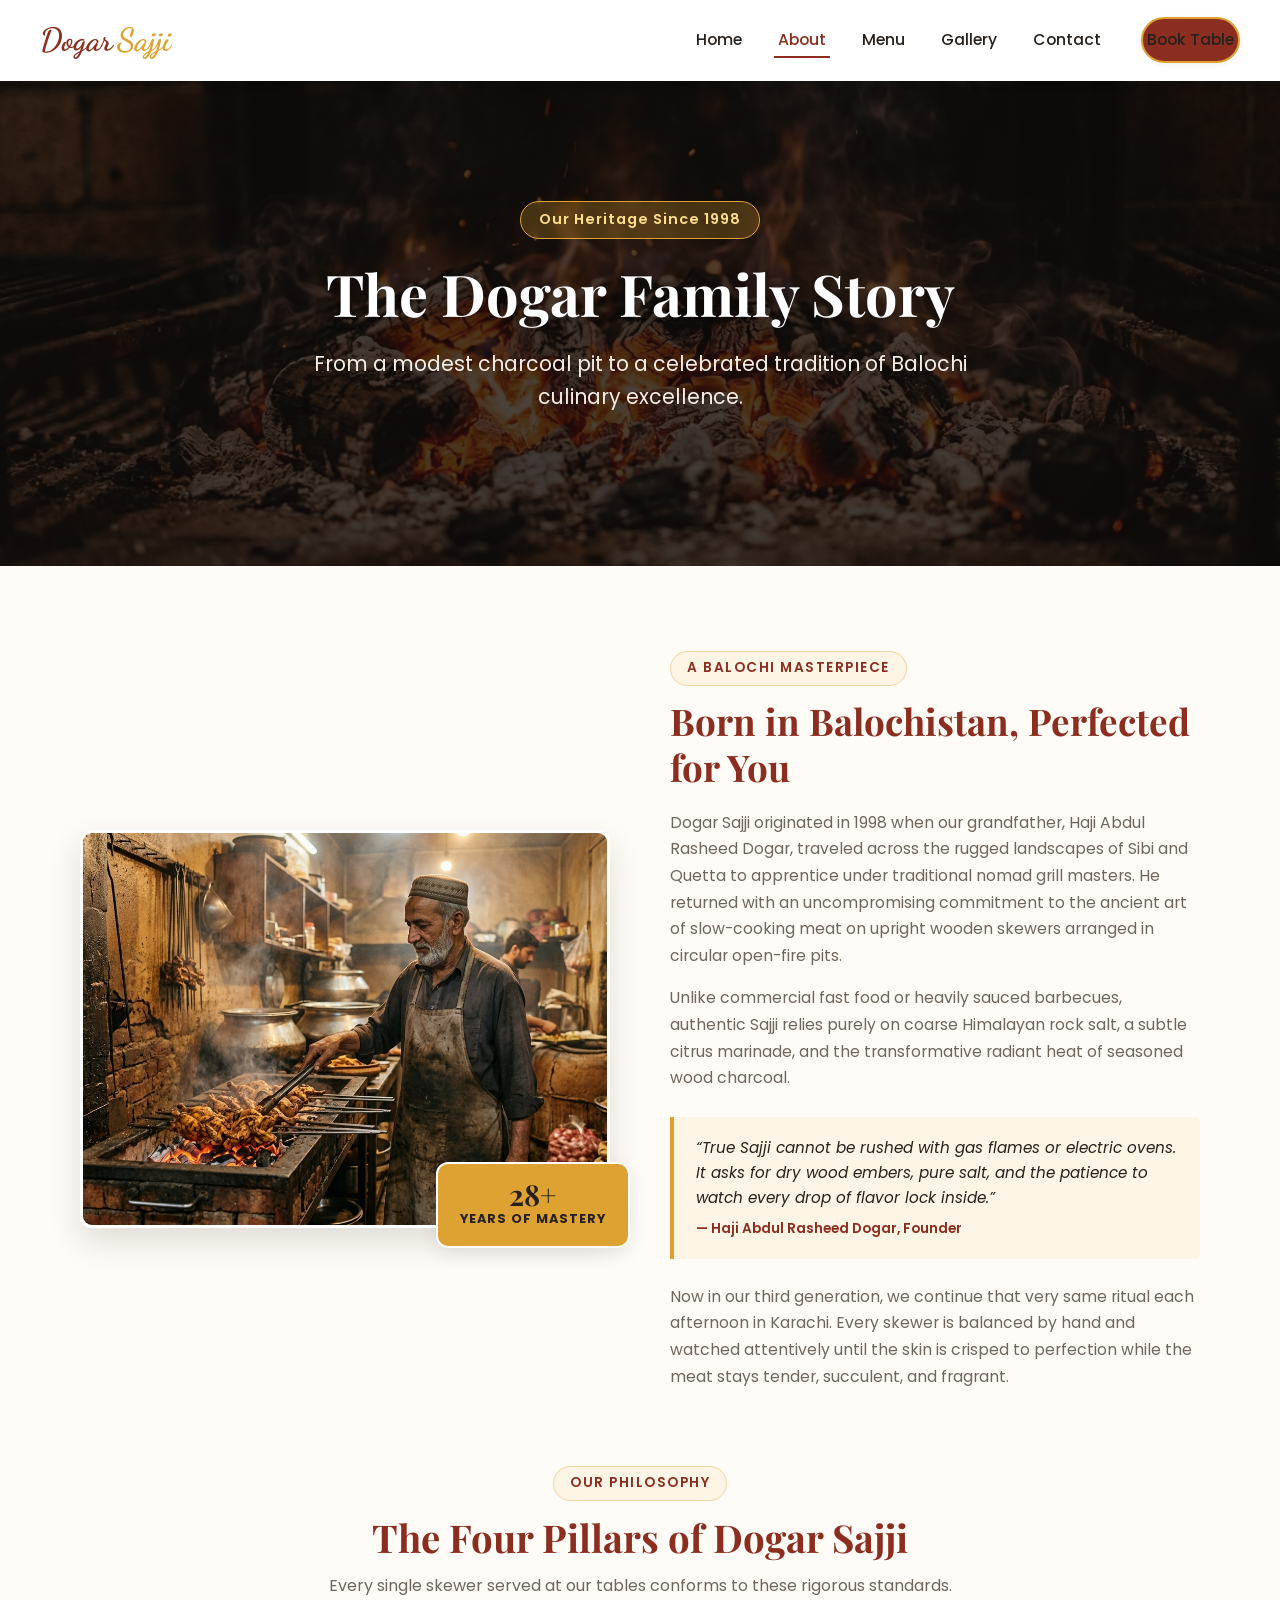
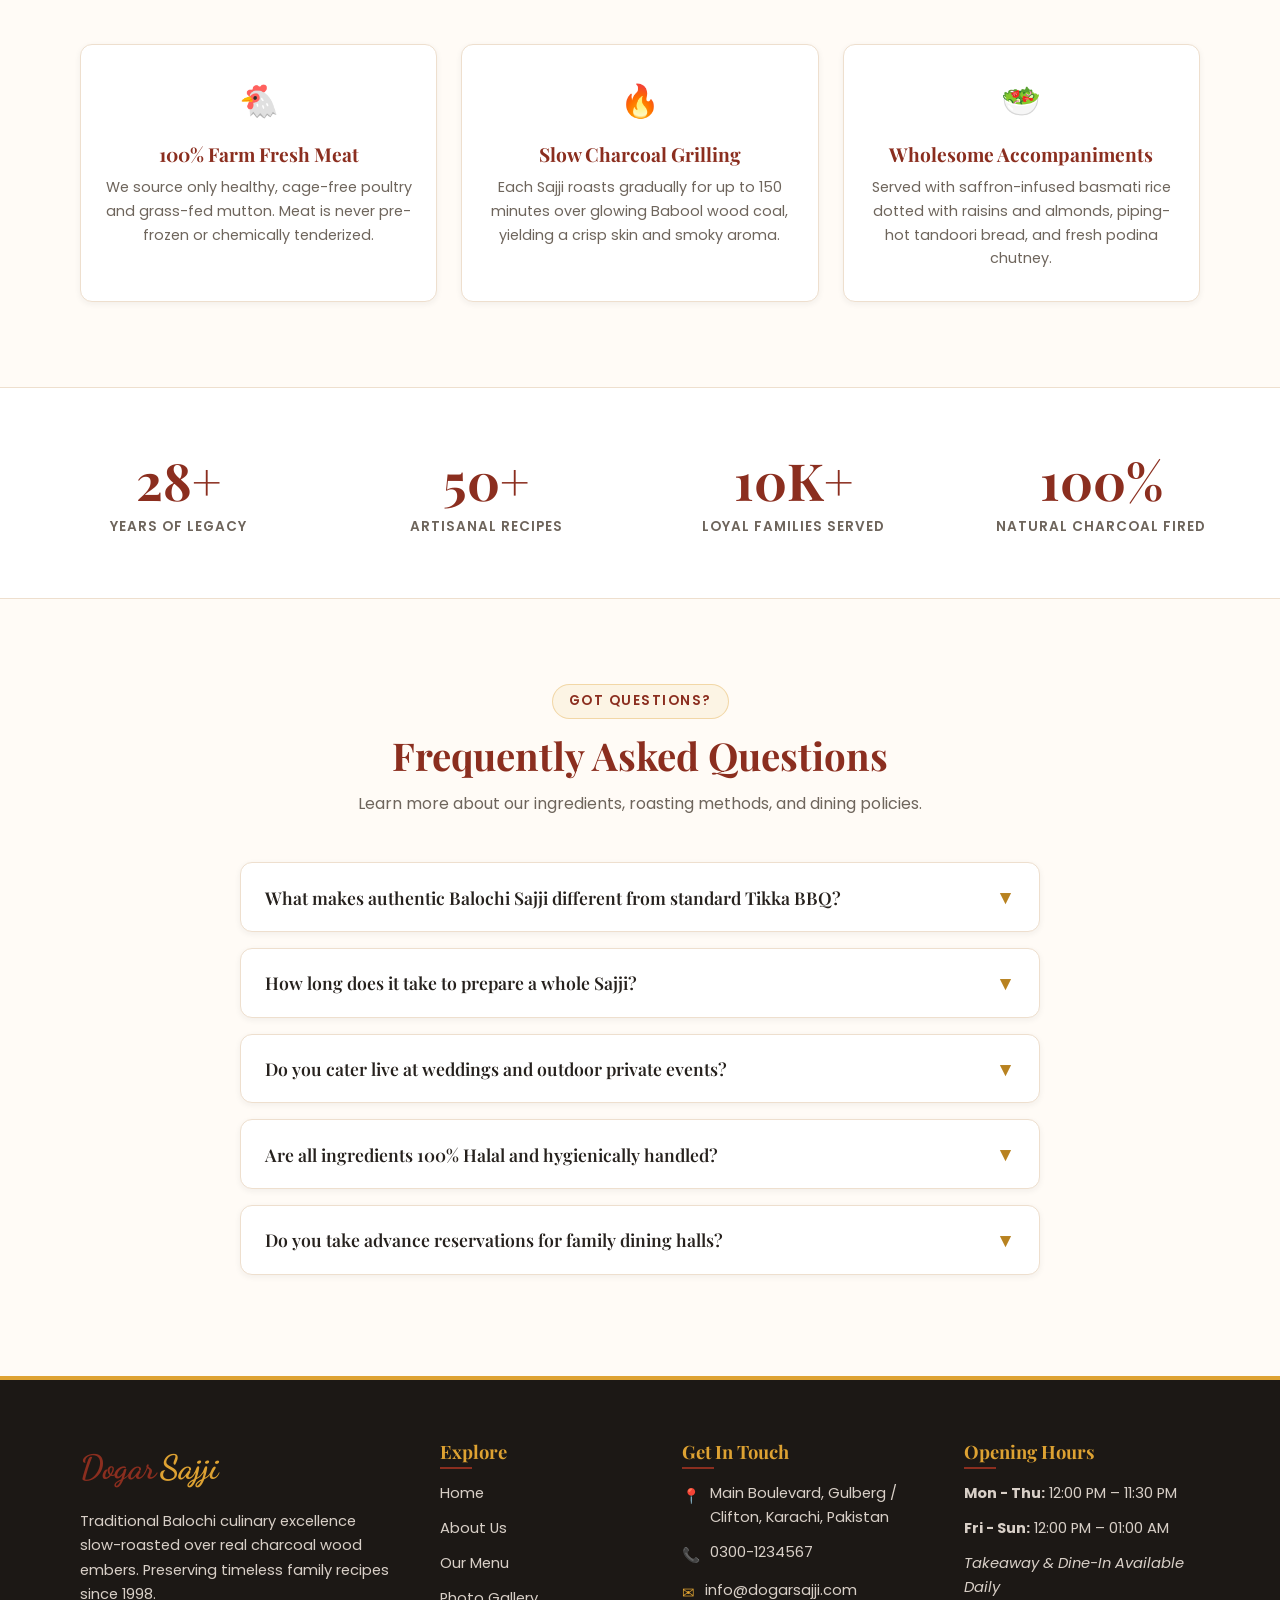
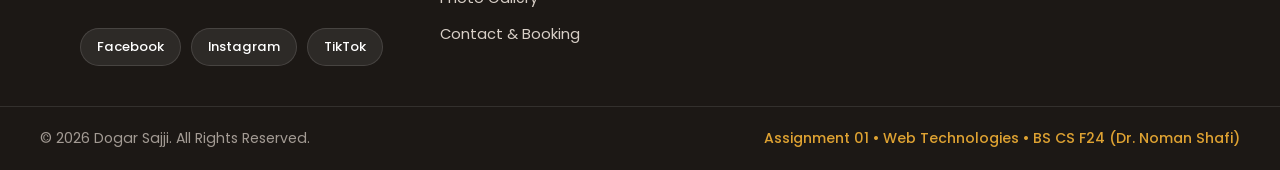
==== about.html @ 85595a95 "feat(home-about): enhance Home & About pages with semantic tags, story, and interactive FAQ accordio" ====
<!doctype html>
<html lang="en">
  <head>
    <meta charset="UTF-8" />
    <meta name="viewport" content="width=device-width, initial-scale=1.0" />
    <meta name="description" content="Learn about Dogar Sajji - Our history, authentic Balochi slow-grilling heritage, three generations of dedication, and core values." />
    <meta name="author" content="Abdullah Sarwar" />
    <title>Dogar Sajji | About Our Heritage & Tradition</title>
    
    <!-- External Stylesheet -->
    <link rel="stylesheet" href="css/style.css" />
    
    <!-- Google Fonts -->
    <link rel="preconnect" href="https://fonts.googleapis.com" />
    <link rel="preconnect" href="https://fonts.gstatic.com" crossorigin />
    <link
      href="https://fonts.googleapis.com/css2?family=Dancing+Script:wght@600;700&family=Playfair+Display:wght@500;600;700&family=Poppins:wght@300;400;500;600;700&display=swap"
      rel="stylesheet"
    />
  </head>
  <body>
    <!-- Site Header & Sticky Navigation -->
    <header class="site-header">
      <a href="index.html" class="logo" aria-label="Dogar Sajji Home">Dogar <span>Sajji</span></a>
      <nav class="main-nav" aria-label="Primary Navigation">
        <ul>
          <li><a href="index.html">Home</a></li>
          <li><a href="about.html" class="active" aria-current="page">About</a></li>
          <li><a href="menu.html">Menu</a></li>
          <li><a href="gallery.html">Gallery</a></li>
          <li><a href="contact.html">Contact</a></li>
          <li class="nav-cta"><a href="contact.html" class="btn btn-sm">Book Table</a></li>
        </ul>
      </nav>
      <button class="hamburger" aria-label="Toggle navigation menu" aria-expanded="false">
        <span></span>
        <span></span>
        <span></span>
      </button>
    </header>

    <main id="main-content">
      <!-- Page Hero -->
      <section class="hero about-hero" aria-label="About Page Banner">
        <div class="hero-content">
          <span class="hero-badge">Our Heritage Since 1998</span>
          <h1>The Dogar Family Story</h1>
          <p>From a modest charcoal pit to a celebrated tradition of Balochi culinary excellence.</p>
        </div>
      </section>

      <!-- Story Section (Grid: Image with Experience Badge + Story Text) -->
      <section class="about-section" aria-label="Our Origin Story">
        <div class="container">
          <div class="about-grid">
            <!-- Image with Badge -->
            <div class="about-img-box">
              <img src="images/about-img.jpeg" alt="Master chefs preparing authentic Sajji in our kitchen" loading="lazy" />
              <div class="about-badge-card">
                <div class="num">28+</div>
                <div class="txt">Years of Mastery</div>
              </div>
            </div>

            <!-- Narrative Content -->
            <div class="about-text">
              <span class="section-tag">A Balochi Masterpiece</span>
              <h2>Born in Balochistan, Perfected for You</h2>
              <p>
                Dogar Sajji originated in 1998 when our grandfather, Haji Abdul Rasheed Dogar, traveled across the rugged landscapes of Sibi and Quetta to apprentice under traditional nomad grill masters. He returned with an uncompromising commitment to the ancient art of slow-cooking meat on upright wooden skewers arranged in circular open-fire pits.
              </p>
              <p>
                Unlike commercial fast food or heavily sauced barbecues, authentic Sajji relies purely on coarse Himalayan rock salt, a subtle citrus marinade, and the transformative radiant heat of seasoned wood charcoal.
              </p>

              <!-- Semantic Aside: Heritage Founder Quote -->
              <aside class="heritage-quote" aria-label="Founder's Philosophy">
                &ldquo;True Sajji cannot be rushed with gas flames or electric ovens. It asks for dry wood embers, pure salt, and the patience to watch every drop of flavor lock inside.&rdquo;
                <cite>&mdash; Haji Abdul Rasheed Dogar, Founder</cite>
              </aside>

              <p>
                Now in our third generation, we continue that very same ritual each afternoon in Karachi. Every skewer is balanced by hand and watched attentively until the skin is crisped to perfection while the meat stays tender, succulent, and fragrant.
              </p>
            </div>
          </div>

          <!-- Our Four Pillars of Craftsmanship -->
          <div class="section-header" style="margin-top: 50px;">
            <span class="section-tag">Our Philosophy</span>
            <h2>The Four Pillars of Dogar Sajji</h2>
            <p>Every single skewer served at our tables conforms to these rigorous standards.</p>
          </div>

          <div class="values-grid">
            <div class="value-card">
              <div class="value-icon">&#128020;</div>
              <h3>100% Farm Fresh Meat</h3>
              <p>We source only healthy, cage-free poultry and grass-fed mutton. Meat is never pre-frozen or chemically tenderized.</p>
            </div>

            <div class="value-card">
              <div class="value-icon">&#128293;</div>
              <h3>Slow Charcoal Grilling</h3>
              <p>Each Sajji roasts gradually for up to 150 minutes over glowing Babool wood coal, yielding a crisp skin and smoky aroma.</p>
            </div>

            <div class="value-card">
              <div class="value-icon">&#129367;</div>
              <h3>Wholesome Accompaniments</h3>
              <p>Served with saffron-infused basmati rice dotted with raisins and almonds, piping-hot tandoori bread, and fresh podina chutney.</p>
            </div>
          </div>
        </div>
      </section>

      <!-- Key Milestones Stats Section -->
      <section class="stats" aria-label="Restaurant Achievements">
        <div class="stat-item">
          <h3>28+</h3>
          <p>Years of Legacy</p>
        </div>
        <div class="stat-item">
          <h3>50+</h3>
          <p>Artisanal Recipes</p>
        </div>
        <div class="stat-item">
          <h3>10K+</h3>
          <p>Loyal Families Served</p>
        </div>
        <div class="stat-item">
          <h3>100%</h3>
          <p>Natural Charcoal Fired</p>
        </div>
      </section>

      <!-- Interactive FAQ Accordion (Assignment Requirement: Dynamic Show/Hide Content) -->
      <section class="faq-section" aria-label="Frequently Asked Questions">
        <div class="container">
          <div class="section-header">
            <span class="section-tag">Got Questions?</span>
            <h2>Frequently Asked Questions</h2>
            <p>Learn more about our ingredients, roasting methods, and dining policies.</p>
          </div>

          <div class="accordion-container">
            <!-- Accordion Item 1 -->
            <div class="accordion-item">
              <button class="accordion-header" type="button">
                <span>What makes authentic Balochi Sajji different from standard Tikka BBQ?</span>
                <span class="accordion-icon">&#9660;</span>
              </button>
              <div class="accordion-content">
                <div class="accordion-body">
                  Traditional Sajji does not use heavy powdered red spices, artificial food coloring, or yogurt pastes. Instead, the meat is lightly rubbed with natural rock salt and freshly extracted raw papaya, then roasted whole on skewers beside burning embers. The flavor comes entirely from the caramelization of the meat’s natural juices and the aromatic wood smoke.
                </div>
              </div>
            </div>

            <!-- Accordion Item 2 -->
            <div class="accordion-item">
              <button class="accordion-header" type="button">
                <span>How long does it take to prepare a whole Sajji?</span>
                <span class="accordion-icon">&#9660;</span>
              </button>
              <div class="accordion-content">
                <div class="accordion-body">
                  A whole chicken Sajji takes approximately 90 to 110 minutes of gentle, continuous turning over embers. Mutton leg Sajji takes upwards of 2.5 hours. We keep batches rotating continuously during dining hours so guests receive freshly finished cuts within 15 to 20 minutes of ordering.
                </div>
              </div>
            </div>

            <!-- Accordion Item 3 -->
            <div class="accordion-item">
              <button class="accordion-header" type="button">
                <span>Do you cater live at weddings and outdoor private events?</span>
                <span class="accordion-icon">&#9660;</span>
              </button>
              <div class="accordion-content">
                <div class="accordion-body">
                  Yes! We specialize in on-site live roasting stations for family weddings, corporate gatherings, and anniversaries throughout Karachi and nearby cities. Our grill masters bring authentic pit skewer stands and charcoal to cook live before your guests.
                </div>
              </div>
            </div>

            <!-- Accordion Item 4 -->
            <div class="accordion-item">
              <button class="accordion-header" type="button">
                <span>Are all ingredients 100% Halal and hygienically handled?</span>
                <span class="accordion-icon">&#9660;</span>
              </button>
              <div class="accordion-content">
                <div class="accordion-body">
                  Absolutely. All our poultry and mutton is 100% strictly certified Halal, slaughtered according to Islamic rites. Our commercial kitchens follow strict hygiene protocols, temperature monitoring, and sanitized prep stations.
                </div>
              </div>
            </div>

            <!-- Accordion Item 5 -->
            <div class="accordion-item">
              <button class="accordion-header" type="button">
                <span>Do you take advance reservations for family dining halls?</span>
                <span class="accordion-icon">&#9660;</span>
              </button>
              <div class="accordion-content">
                <div class="accordion-body">
                  Yes, we offer dedicated air-conditioned family dining chambers as well as outdoor traditional charpai seating. You can reserve your table online via our Contact page or by calling our hotline at 0300-1234567.
                </div>
              </div>
            </div>
          </div>
        </div>
      </section>
    </main>

    <!-- Standard Site Footer -->
    <footer class="site-footer">
      <div class="footer-container">
        <!-- Brand Column -->
        <div class="footer-col footer-brand">
          <a href="index.html" class="logo">Dogar <span>Sajji</span></a>
          <p>
            Traditional Balochi culinary excellence slow-roasted over real charcoal wood embers. Preserving timeless family recipes since 1998.
          </p>
          <div class="socials" aria-label="Social Media Links">
            <a href="https://facebook.com" target="_blank" rel="noopener" aria-label="Visit Facebook">Facebook</a>
            <a href="https://instagram.com" target="_blank" rel="noopener" aria-label="Visit Instagram">Instagram</a>
            <a href="https://tiktok.com" target="_blank" rel="noopener" aria-label="Visit TikTok">TikTok</a>
          </div>
        </div>

        <!-- Quick Links -->
        <div class="footer-col">
          <h4>Explore</h4>
          <ul>
            <li><a href="index.html">Home</a></li>
            <li><a href="about.html">About Us</a></li>
            <li><a href="menu.html">Our Menu</a></li>
            <li><a href="gallery.html">Photo Gallery</a></li>
            <li><a href="contact.html">Contact & Booking</a></li>
          </ul>
        </div>

        <!-- Contact Info -->
        <div class="footer-col">
          <h4>Get In Touch</h4>
          <ul>
            <li class="footer-contact-item">
              <span class="footer-contact-icon">&#128205;</span>
              <span>Main Boulevard, Gulberg / Clifton, Karachi, Pakistan</span>
            </li>
            <li class="footer-contact-item">
              <span class="footer-contact-icon">&#128222;</span>
              <a href="tel:03001234567">0300-1234567</a>
            </li>
            <li class="footer-contact-item">
              <span class="footer-contact-icon">&#9993;</span>
              <a href="mailto:info@dogarsajji.com">info@dogarsajji.com</a>
            </li>
          </ul>
        </div>

        <!-- Timings -->
        <div class="footer-col">
          <h4>Opening Hours</h4>
          <ul>
            <li><strong>Mon - Thu:</strong> 12:00 PM &ndash; 11:30 PM</li>
            <li><strong>Fri - Sun:</strong> 12:00 PM &ndash; 01:00 AM</li>
            <li><em>Takeaway & Dine-In Available Daily</em></li>
          </ul>
        </div>
      </div>

      <div class="footer-bottom">
        <div class="footer-bottom-content">
          <p>&copy; 2026 Dogar Sajji. All Rights Reserved.</p>
          <p class="student-credit">Assignment 01 &bull; Web Technologies &bull; BS CS F24 (Dr. Noman Shafi)</p>
        </div>
      </div>
    </footer>

    <!-- Back to Top Floating Button -->
    <button class="back-to-top" aria-label="Scroll back to top of page">&#8593;</button>

    <!-- Core Interactive JavaScript -->
    <script src="js/script.js"></script>
  </body>
</html>
---- css/style.css ----
/* ==========================================================================
   DOGAR SAJJI - OFFICIAL STYLESHEET
   Course: Web Technologies (Assignment 01)
   Instructor: Dr. Noman Shafi
   Author: Abdullah Sarwar (BS CS F24)
   
   VIVA VOCE REFERENCE GUIDE:
   - CSS Box Model: margin, border, padding, and content (box-sizing: border-box)
   - Layout Systems: CSS Grid for 2D layouts, Flexbox for 1D alignments
   - Responsive Design: Fluid clamp(), relative units (rem, %, vh), and media queries
   - Design System: CSS Custom Properties (--variables) for consistent theme
   ========================================================================== */

/* ---------- 1. CSS Reset & Box Sizing ---------- */
*,
*::before,
*::after {
  margin: 0;
  padding: 0;
  box-sizing: border-box; /* Ensures padding & borders are included in total width/height */
}

/* ---------- 2. Design System & Custom Properties ---------- */
:root {
  /* Color Palette */
  --primary: #8b2e1f;        /* Traditional charcoal-grill crimson red */
  --primary-dark: #682014;   /* Deep ember tone for active/focus states */
  --primary-light: #ab3a27;  /* Hover highlight red */
  --secondary: #dea232;      /* Golden saffron spice accent */
  --secondary-dark: #b88220; /* Darker golden tone for hover contrast */
  --secondary-soft: #fcf4e4; /* Light saffron tint for badges and cards */
  --dark-text: #26211d;      /* High-contrast charcoal text for readability */
  --muted: #6e655c;          /* Secondary text color */
  --light-bg: #fffbf6;       /* Warm cream background */
  --white: #ffffff;          /* Pure card/container white */
  --border: #eedfce;         /* Subtle warm border */
  --border-dark: #d5c3af;
  --footer-bg: #1c1815;      /* Deep obsidian footer */
  --footer-text: #d8cfc7;    /* Legible footer body text */
  --success: #2e7d32;        /* Form success indicator */
  --success-bg: #e8f5e9;
  --error: #c62828;          /* Form error indicator */
  --error-bg: #ffebee;

  /* Typography */
  --font-logo: "Dancing Script", cursive;
  --font-heading: "Playfair Display", Georgia, serif;
  --font-body: "Poppins", -apple-system, BlinkMacSystemFont, "Segoe UI", Roboto, sans-serif;

  /* Spacing & Layout */
  --radius-sm: 6px;
  --radius-md: 12px;
  --radius-lg: 20px;
  --radius-full: 9999px;
  --max-width: 1200px;
  --side-pad: clamp(16px, 4vw, 40px);

  /* Elevation / Box Shadows */
  --shadow-sm: 0 2px 6px rgba(38, 33, 29, 0.06);
  --shadow-md: 0 6px 18px rgba(38, 33, 29, 0.09);
  --shadow-lg: 0 14px 32px rgba(38, 33, 29, 0.14);
  --shadow-hover: 0 12px 28px rgba(139, 46, 31, 0.18);

  /* Transitions */
  --transition-fast: 0.2s ease;
  --transition-normal: 0.3s ease;
}

/* ---------- 3. Base Elements ---------- */
html {
  scroll-behavior: smooth;
  font-size: 16px;
}

body {
  display: flex;
  flex-direction: column;
  min-height: 100vh;
  font-family: var(--font-body);
  color: var(--dark-text);
  background-color: var(--light-bg);
  line-height: 1.65;
  -webkit-font-smoothing: antialiased;
  overflow-x: hidden;
}

main {
  flex: 1 0 auto; /* Pushes footer to bottom even on short pages */
}

a {
  color: inherit;
  text-decoration: none;
  transition: color var(--transition-fast);
}

ul, ol {
  list-style: none;
}

img {
  max-width: 100%;
  height: auto;
  display: block;
}

button, input, select, textarea {
  font: inherit;
}

/* Focus Outline for Accessibility (Viva: WCAG compliance) */
:focus-visible {
  outline: 3px solid var(--secondary);
  outline-offset: 2px;
}

/* Container utility */
.container {
  width: 100%;
  max-width: var(--max-width);
  margin-left: auto;
  margin-right: auto;
  padding-left: var(--side-pad);
  padding-right: var(--side-pad);
}

/* ---------- 4. Typography & Section Headings ---------- */
h1, h2, h3, h4 {
  font-family: var(--font-heading);
  color: var(--dark-text);
  line-height: 1.25;
}

.section-header {
  text-align: center;
  max-width: 720px;
  margin: 0 auto 45px;
}

.section-tag {
  display: inline-block;
  background-color: var(--secondary-soft);
  color: var(--primary);
  font-size: 0.85rem;
  font-weight: 600;
  text-transform: uppercase;
  letter-spacing: 1.5px;
  padding: 5px 16px;
  border-radius: var(--radius-full);
  margin-bottom: 12px;
  border: 1px solid rgba(222, 162, 50, 0.35);
}

.section-header h2 {
  font-size: clamp(1.8rem, 3.8vw, 2.4rem);
  color: var(--primary);
  margin-bottom: 12px;
}

.section-header p {
  color: var(--muted);
  font-size: 1rem;
}

/* ---------- 5. Buttons & Badges ---------- */
.btn {
  display: inline-flex;
  align-items: center;
  justify-content: center;
  gap: 8px;
  background-color: var(--primary);
  color: var(--white);
  padding: 12px 28px;
  border-radius: var(--radius-full);
  border: 2px solid var(--secondary);
  font-weight: 600;
  font-size: 0.95rem;
  cursor: pointer;
  transition: all var(--transition-normal);
  box-shadow: var(--shadow-sm);
  text-decoration: none;
}

.btn:hover {
  background-color: var(--secondary);
  color: var(--dark-text);
  border-color: var(--secondary);
  transform: translateY(-2px);
  box-shadow: var(--shadow-hover);
}

.btn:active {
  transform: translateY(0);
}

.btn-secondary {
  background-color: transparent;
  color: var(--white);
  border: 2px solid var(--white);
}

.btn-secondary:hover {
  background-color: var(--white);
  color: var(--primary);
  border-color: var(--white);
}

.btn-outline {
  background-color: transparent;
  color: var(--primary);
  border: 2px solid var(--primary);
}

.btn-outline:hover {
  background-color: var(--primary);
  color: var(--white);
}

.btn-sm {
  padding: 8px 18px;
  font-size: 0.85rem;
}

/* ---------- 6. Header & Navigation ---------- */
header.site-header {
  display: flex;
  justify-content: space-between;
  align-items: center;
  padding: 14px var(--side-pad);
  background-color: var(--white);
  box-shadow: 0 2px 10px rgba(0, 0, 0, 0.07);
  position: sticky;
  top: 0;
  z-index: 1000;
  transition: padding var(--transition-normal), box-shadow var(--transition-normal);
}

header.site-header.scrolled {
  padding: 10px var(--side-pad);
  box-shadow: 0 4px 18px rgba(0, 0, 0, 0.12);
}

.logo {
  font-family: var(--font-logo);
  font-size: 2rem;
  font-weight: 700;
  color: var(--primary);
  display: inline-flex;
  align-items: center;
  gap: 4px;
}

.logo span {
  color: var(--secondary);
}

.logo:hover {
  color: var(--primary-dark);
}

nav.main-nav ul {
  display: flex;
  align-items: center;
  gap: 28px;
}

nav.main-nav ul li a {
  font-weight: 500;
  font-size: 0.98rem;
  color: var(--dark-text);
  padding: 8px 4px;
  position: relative;
  transition: color var(--transition-fast);
}

nav.main-nav ul li a::after {
  content: "";
  position: absolute;
  bottom: 0;
  left: 0;
  width: 0%;
  height: 2px;
  background-color: var(--primary);
  transition: width var(--transition-normal);
}

nav.main-nav ul li a:hover,
nav.main-nav ul li a.active {
  color: var(--primary);
}

nav.main-nav ul li a:hover::after,
nav.main-nav ul li a.active::after {
  width: 100%;
}

.nav-cta {
  margin-left: 8px;
}

/* Hamburger Button */
button.hamburger {
  display: none;
  background: none;
  border: none;
  cursor: pointer;
  padding: 8px;
  border-radius: var(--radius-sm);
  flex-direction: column;
  gap: 5px;
  z-index: 1100;
}

button.hamburger span {
  display: block;
  width: 26px;
  height: 3px;
  background-color: var(--dark-text);
  border-radius: 3px;
  transition: transform 0.3s ease, opacity 0.3s ease;
}

button.hamburger.active span:nth-child(1) {
  transform: translateY(8px) rotate(45deg);
}

button.hamburger.active span:nth-child(2) {
  opacity: 0;
}

button.hamburger.active span:nth-child(3) {
  transform: translateY(-8px) rotate(-45deg);
}

/* Mobile Nav Overlay Backdrop */
.nav-backdrop {
  display: none;
  position: fixed;
  top: 0;
  left: 0;
  width: 100vw;
  height: 100vh;
  background-color: rgba(0, 0, 0, 0.5);
  backdrop-filter: blur(2px);
  z-index: 990;
  opacity: 0;
  transition: opacity 0.3s ease;
}

.nav-backdrop.active {
  display: block;
  opacity: 1;
}

/* ---------- 7. Hero Sections (All Pages) ---------- */
.hero {
  position: relative;
  color: var(--white);
  min-height: 72vh;
  padding: clamp(60px, 12vw, 120px) var(--side-pad);
  display: flex;
  flex-direction: column;
  justify-content: center;
  align-items: center;
  text-align: center;
  background-size: cover;
  background-position: center;
  background-repeat: no-repeat;
}

.hero-home {
  background-image: linear-gradient(rgba(18, 12, 10, 0.72), rgba(18, 12, 10, 0.78)), url("../images/hero-sajji.jpeg");
}

.about-hero {
  min-height: 48vh;
  background-image: linear-gradient(rgba(18, 12, 10, 0.72), rgba(18, 12, 10, 0.78)), url("../images/about-hero-bg.jpeg");
}

.menu-hero {
  min-height: 48vh;
  background-image: linear-gradient(rgba(18, 12, 10, 0.72), rgba(18, 12, 10, 0.78)), url("../images/menu-hero.jpg");
}

.gallery-hero {
  min-height: 48vh;
  background-image: linear-gradient(rgba(18, 12, 10, 0.72), rgba(18, 12, 10, 0.78)), url("../images/gallery-hero.jpg");
}

.contact-hero {
  min-height: 48vh;
  background-image: linear-gradient(rgba(18, 12, 10, 0.72), rgba(18, 12, 10, 0.78)), url("../images/contact-hero.jpg");
}

.hero-content {
  max-width: 820px;
  margin: 0 auto;
}

.hero-badge {
  display: inline-block;
  background-color: rgba(222, 162, 50, 0.25);
  border: 1px solid var(--secondary);
  color: #ffde8a;
  padding: 6px 18px;
  border-radius: var(--radius-full);
  font-size: 0.9rem;
  font-weight: 600;
  letter-spacing: 1px;
  margin-bottom: 18px;
  backdrop-filter: blur(4px);
}

.hero h1 {
  font-size: clamp(2.2rem, 5.5vw, 3.6rem);
  color: var(--white);
  font-weight: 700;
  margin-bottom: 18px;
  text-shadow: 0 3px 12px rgba(0, 0, 0, 0.4);
}

.hero p {
  font-size: clamp(1.05rem, 2.2vw, 1.28rem);
  margin-bottom: 32px;
  color: #f5ede4;
  max-width: 680px;
  margin-left: auto;
  margin-right: auto;
}

.hero-btns {
  display: flex;
  gap: 16px;
  justify-content: center;
  flex-wrap: wrap;
}

/* ---------- 8. Announcement / Aside Banner (Semantic Requirement) ---------- */
.announcement-banner {
  background: linear-gradient(90deg, #8b2e1f 0%, #a43825 50%, #8b2e1f 100%);
  color: var(--white);
  padding: 14px var(--side-pad);
  border-bottom: 2px solid var(--secondary);
  box-shadow: var(--shadow-sm);
}

.announcement-content {
  display: flex;
  align-items: center;
  justify-content: space-between;
  flex-wrap: wrap;
  gap: 12px;
  max-width: var(--max-width);
  margin: 0 auto;
}

.announcement-text {
  display: flex;
  align-items: center;
  gap: 10px;
  font-size: 0.92rem;
}

.announcement-badge {
  background-color: var(--secondary);
  color: var(--dark-text);
  font-weight: 700;
  font-size: 0.75rem;
  padding: 4px 12px;
  border-radius: var(--radius-full);
  text-transform: uppercase;
  white-space: nowrap;
  flex-shrink: 0;
  display: inline-block;
}

.announcement-link {
  color: #ffe8aa;
  font-weight: 600;
  font-size: 0.88rem;
  text-decoration: underline;
  text-underline-offset: 3px;
}

.announcement-link:hover {
  color: var(--white);
}

/* ---------- 9. Highlights Section (Home Page) ---------- */
.highlights-section {
  padding: clamp(50px, 8vw, 85px) var(--side-pad);
  background-color: var(--white);
}

.highlights-grid {
  display: grid;
  grid-template-columns: repeat(4, 1fr);
  gap: 26px;
  max-width: var(--max-width);
  margin: 0 auto;
}

.highlight-card {
  background-color: var(--light-bg);
  border: 1px solid var(--border);
  padding: 32px 24px;
  border-radius: var(--radius-md);
  text-align: center;
  box-shadow: var(--shadow-sm);
  transition: transform var(--transition-normal), box-shadow var(--transition-normal);
  position: relative;
  overflow: hidden;
}

.highlight-card::before {
  content: "";
  position: absolute;
  top: 0;
  left: 0;
  right: 0;
  height: 4px;
  background-color: var(--primary);
  opacity: 0;
  transition: opacity var(--transition-normal);
}

.highlight-card:hover {
  transform: translateY(-6px);
  box-shadow: var(--shadow-md);
}

.highlight-card:hover::before {
  opacity: 1;
}

.highlight-icon {
  width: 60px;
  height: 60px;
  margin: 0 auto 18px;
  background-color: var(--secondary-soft);
  color: var(--primary);
  border-radius: 50%;
  display: flex;
  align-items: center;
  justify-content: center;
  font-size: 1.6rem;
  border: 2px solid rgba(222, 162, 50, 0.4);
}

.highlight-card h3 {
  font-size: 1.25rem;
  color: var(--primary);
  margin-bottom: 10px;
}

.highlight-card p {
  font-size: 0.92rem;
  color: var(--muted);
  line-height: 1.55;
}

/* ---------- 10. Menu Grid & Dishes Cards (Home & Menu Pages) ---------- */
.featured-menu {
  padding: clamp(50px, 8vw, 85px) var(--side-pad);
}

.menu-filter-bar {
  display: flex;
  justify-content: center;
  flex-wrap: wrap;
  gap: 10px;
  margin-bottom: 35px;
}

.filter-btn {
  background-color: var(--white);
  border: 1px solid var(--border);
  color: var(--dark-text);
  padding: 9px 20px;
  border-radius: var(--radius-full);
  font-size: 0.9rem;
  font-weight: 600;
  cursor: pointer;
  transition: all var(--transition-fast);
  box-shadow: var(--shadow-sm);
}

.filter-btn:hover {
  border-color: var(--primary);
  color: var(--primary);
}

.filter-btn.active {
  background-color: var(--primary);
  color: var(--white);
  border-color: var(--primary);
}

.filter-btn .badge-count {
  display: inline-block;
  background-color: rgba(0, 0, 0, 0.08);
  padding: 2px 7px;
  border-radius: 10px;
  font-size: 0.78rem;
  margin-left: 6px;
}

.filter-btn.active .badge-count {
  background-color: rgba(255, 255, 255, 0.25);
  color: var(--white);
}

/* Menu Search Bar */
.menu-search-wrapper {
  max-width: 440px;
  margin: 0 auto 35px;
  position: relative;
}

.menu-search-input {
  width: 100%;
  padding: 12px 20px 12px 42px;
  border: 1px solid var(--border-dark);
  border-radius: var(--radius-full);
  background-color: var(--white);
  font-size: 0.95rem;
  color: var(--dark-text);
  transition: border-color var(--transition-fast), box-shadow var(--transition-fast);
}

.menu-search-input:focus {
  border-color: var(--primary);
  box-shadow: 0 0 0 3px rgba(139, 46, 31, 0.15);
  outline: none;
}

.search-icon {
  position: absolute;
  left: 16px;
  top: 50%;
  transform: translateY(-50%);
  color: var(--muted);
  font-size: 1rem;
  pointer-events: none;
}

/* Menu Grid */
.menu-grid {
  display: grid;
  grid-template-columns: repeat(auto-fill, minmax(270px, 1fr));
  gap: 28px;
  max-width: var(--max-width);
  margin: 0 auto;
}

.menu-item {
  background-color: var(--white);
  border-radius: var(--radius-md);
  overflow: hidden;
  border: 1px solid var(--border);
  box-shadow: var(--shadow-sm);
  display: flex;
  flex-direction: column;
  transition: transform var(--transition-normal), box-shadow var(--transition-normal), opacity 0.3s ease;
  position: relative;
}

.menu-item:hover {
  transform: translateY(-6px);
  box-shadow: var(--shadow-hover);
}

.menu-item-img-wrapper {
  position: relative;
  overflow: hidden;
  width: 100%;
  aspect-ratio: 4 / 3;
  background-color: #f0e6dc;
}

.menu-item-img-wrapper img {
  width: 100%;
  height: 100%;
  object-fit: cover;
  transition: transform 0.4s ease;
}

.menu-item:hover .menu-item-img-wrapper img {
  transform: scale(1.06);
}

.item-badge {
  position: absolute;
  top: 12px;
  right: 12px;
  background-color: var(--primary);
  color: var(--white);
  font-size: 0.75rem;
  font-weight: 700;
  padding: 4px 10px;
  border-radius: var(--radius-full);
  text-transform: uppercase;
  letter-spacing: 0.5px;
  box-shadow: 0 2px 6px rgba(0, 0, 0, 0.3);
}

.item-badge.secondary {
  background-color: var(--secondary);
  color: var(--dark-text);
}

.menu-item-body {
  padding: 20px 20px 22px;
  display: flex;
  flex-direction: column;
  flex-grow: 1;
}

.menu-item-category {
  font-size: 0.78rem;
  color: var(--secondary-dark);
  font-weight: 600;
  text-transform: uppercase;
  letter-spacing: 1px;
  margin-bottom: 4px;
}

.menu-item h3 {
  font-size: 1.2rem;
  margin-bottom: 8px;
  color: var(--dark-text);
}

.menu-item p {
  color: var(--muted);
  font-size: 0.9rem;
  line-height: 1.5;
  margin-bottom: 16px;
  flex-grow: 1;
}

.menu-item-footer {
  display: flex;
  align-items: center;
  justify-content: space-between;
  border-top: 1px solid var(--border);
  padding-top: 14px;
  margin-top: auto;
}

.menu-item .price {
  font-size: 1.25rem;
  font-weight: 700;
  color: var(--primary);
  font-family: var(--font-heading);
}

.order-btn {
  background-color: var(--secondary-soft);
  color: var(--primary);
  border: 1px solid rgba(222, 162, 50, 0.5);
  padding: 6px 14px;
  border-radius: var(--radius-full);
  font-size: 0.82rem;
  font-weight: 600;
  cursor: pointer;
  transition: all var(--transition-fast);
}

.order-btn:hover {
  background-color: var(--primary);
  color: var(--white);
  border-color: var(--primary);
}

.no-results-msg {
  grid-column: 1 / -1;
  text-align: center;
  padding: 50px 20px;
  background-color: var(--white);
  border-radius: var(--radius-md);
  border: 1px dashed var(--border-dark);
  color: var(--muted);
}

/* ---------- 11. Testimonials Section (Home Page) ---------- */
.testimonials {
  padding: clamp(50px, 8vw, 85px) var(--side-pad);
  background-color: var(--white);
}

.testimonial-grid {
  display: grid;
  grid-template-columns: repeat(4, 1fr);
  gap: 24px;
  max-width: var(--max-width);
  margin: 0 auto;
}

.testimonial-card {
  background-color: var(--light-bg);
  border: 1px solid var(--border);
  border-top: 4px solid var(--secondary);
  border-radius: var(--radius-md);
  box-shadow: var(--shadow-sm);
  padding: 28px 22px;
  text-align: left;
  display: flex;
  flex-direction: column;
  transition: transform var(--transition-normal);
}

.testimonial-card:hover {
  transform: translateY(-5px);
}

.star-rating {
  color: #f59e0b;
  font-size: 1rem;
  letter-spacing: 2px;
  margin-bottom: 12px;
}

.testimonial-card .quote {
  font-style: italic;
  font-size: 0.92rem;
  color: var(--dark-text);
  line-height: 1.6;
  margin-bottom: 20px;
  flex-grow: 1;
  position: relative;
}

.reviewer-meta {
  display: flex;
  align-items: center;
  gap: 12px;
  border-top: 1px solid var(--border);
  padding-top: 14px;
}

.reviewer-avatar {
  width: 42px;
  height: 42px;
  border-radius: 50%;
  background-color: var(--secondary-soft);
  color: var(--primary);
  display: flex;
  align-items: center;
  justify-content: center;
  font-weight: 700;
  font-size: 1rem;
  border: 2px solid var(--secondary);
  flex-shrink: 0;
}

.reviewer-info h3 {
  font-size: 1rem;
  color: var(--primary);
  margin-bottom: 2px;
}

.reviewer-info .role {
  font-size: 0.8rem;
  color: var(--muted);
}

/* Call to Action Banner */
.cta-banner {
  background: linear-gradient(135deg, var(--primary) 0%, var(--primary-dark) 100%);
  color: var(--white);
  padding: 60px var(--side-pad);
  text-align: center;
}

.cta-box {
  max-width: 700px;
  margin: 0 auto;
}

.cta-box h2 {
  font-size: clamp(1.8rem, 4vw, 2.5rem);
  color: var(--white);
  margin-bottom: 14px;
}

.cta-box p {
  color: #f3e6d8;
  font-size: 1.05rem;
  margin-bottom: 28px;
}

/* ---------- 12. About Page Layout & Story ---------- */
.about-section {
  padding: clamp(50px, 8vw, 85px) var(--side-pad);
}

.about-grid {
  display: grid;
  grid-template-columns: 1fr 1fr;
  gap: clamp(30px, 5vw, 60px);
  align-items: center;
  max-width: var(--max-width);
  margin: 0 auto 60px;
}

.about-img-box {
  position: relative;
}

.about-img-box img {
  width: 100%;
  aspect-ratio: 4 / 3;
  object-fit: cover;
  border-radius: var(--radius-md);
  box-shadow: var(--shadow-lg);
  border: 3px solid var(--white);
}

.about-badge-card {
  position: absolute;
  bottom: -20px;
  right: -20px;
  background-color: var(--secondary);
  color: var(--dark-text);
  padding: 16px 22px;
  border-radius: var(--radius-md);
  box-shadow: var(--shadow-md);
  font-weight: 700;
  text-align: center;
  border: 2px solid var(--white);
}

.about-badge-card .num {
  font-size: 1.8rem;
  font-family: var(--font-heading);
  line-height: 1;
}

.about-badge-card .txt {
  font-size: 0.8rem;
  text-transform: uppercase;
  letter-spacing: 1px;
}

.about-text h2 {
  font-size: clamp(1.8rem, 3.5vw, 2.3rem);
  color: var(--primary);
  margin-bottom: 20px;
}

.about-text p {
  color: var(--muted);
  margin-bottom: 16px;
  font-size: 0.98rem;
  line-height: 1.7;
}

/* Grandfather's Heritage Aside Quote */
.heritage-quote {
  background-color: var(--secondary-soft);
  border-left: 4px solid var(--secondary);
  padding: 18px 22px;
  border-radius: 0 var(--radius-sm) var(--radius-sm) 0;
  margin: 25px 0;
  font-style: italic;
  color: var(--dark-text);
  font-size: 0.95rem;
}

.heritage-quote cite {
  display: block;
  font-style: normal;
  font-weight: 600;
  font-size: 0.85rem;
  color: var(--primary);
  margin-top: 8px;
}

/* Pillars / Values Grid */
.values-grid {
  display: grid;
  grid-template-columns: repeat(3, 1fr);
  gap: 24px;
  max-width: var(--max-width);
  margin: 0 auto;
}

.value-card {
  background-color: var(--white);
  border: 1px solid var(--border);
  padding: 30px 22px;
  border-radius: var(--radius-md);
  text-align: center;
  box-shadow: var(--shadow-sm);
}

.value-icon {
  font-size: 2rem;
  margin-bottom: 14px;
}

.value-card h3 {
  color: var(--primary);
  font-size: 1.2rem;
  margin-bottom: 10px;
}

.value-card p {
  color: var(--muted);
  font-size: 0.9rem;
}

/* Stats Section */
.stats {
  display: flex;
  justify-content: space-around;
  flex-wrap: wrap;
  gap: 30px;
  background-color: var(--white);
  padding: 60px var(--side-pad);
  text-align: center;
  border-top: 1px solid var(--border);
  border-bottom: 1px solid var(--border);
}

.stat-item {
  flex: 1 1 200px;
}

.stat-item h3 {
  font-family: var(--font-heading);
  font-size: clamp(2.4rem, 4.5vw, 3.2rem);
  color: var(--primary);
  margin-bottom: 4px;
}

.stat-item p {
  color: var(--muted);
  font-weight: 600;
  text-transform: uppercase;
  letter-spacing: 1px;
  font-size: 0.85rem;
}

/* ---------- 13. Interactive FAQ Accordion (About Page) ---------- */
.faq-section {
  padding: clamp(50px, 8vw, 85px) var(--side-pad);
  background-color: var(--light-bg);
}

.accordion-container {
  max-width: 800px;
  margin: 0 auto;
}

.accordion-item {
  background-color: var(--white);
  border: 1px solid var(--border);
  border-radius: var(--radius-md);
  margin-bottom: 16px;
  box-shadow: var(--shadow-sm);
  overflow: hidden;
  transition: border-color var(--transition-fast);
}

.accordion-item.active {
  border-color: var(--primary);
}

.accordion-header {
  width: 100%;
  display: flex;
  align-items: center;
  justify-content: space-between;
  padding: 18px 24px;
  background: none;
  border: none;
  cursor: pointer;
  text-align: left;
  font-family: var(--font-heading);
  font-size: 1.1rem;
  font-weight: 600;
  color: var(--dark-text);
  transition: color var(--transition-fast), background-color var(--transition-fast);
}

.accordion-header:hover {
  color: var(--primary);
  background-color: #faf5ee;
}

.accordion-icon {
  font-size: 1.2rem;
  color: var(--secondary-dark);
  transition: transform 0.3s ease;
  flex-shrink: 0;
  margin-left: 12px;
}

.accordion-item.active .accordion-icon {
  transform: rotate(180deg);
}

.accordion-content {
  max-height: 0;
  overflow: hidden;
  transition: max-height 0.35s ease-out;
}

.accordion-body {
  padding: 0 24px 20px;
  color: var(--muted);
  font-size: 0.95rem;
  line-height: 1.65;
  border-top: 1px dashed var(--border);
  padding-top: 14px;
}

/* ---------- 14. Interactive Slider & Lightbox Modal (Gallery Page) ---------- */
.gallery-showcase {
  padding: clamp(40px, 6vw, 70px) var(--side-pad);
}

/* Carousel Slider */
.slider-container {
  position: relative;
  max-width: 1100px;
  margin: 0 auto 60px;
  border-radius: var(--radius-md);
  overflow: hidden;
  box-shadow: var(--shadow-lg);
  background-color: #000;
}

.slider-track {
  display: flex;
  transition: transform 0.5s cubic-bezier(0.25, 1, 0.5, 1);
  will-change: transform;
}

.slide {
  flex: 0 0 100%;
  width: 100%;
  position: relative;
}

.slide img {
  width: 100%;
  height: clamp(280px, 50vw, 540px);
  object-fit: cover;
  display: block;
}

.slide-caption {
  position: absolute;
  bottom: 0;
  left: 0;
  right: 0;
  background: linear-gradient(to top, rgba(0, 0, 0, 0.85), transparent);
  color: var(--white);
  padding: 30px 25px 20px;
}

.slide-caption h3 {
  font-size: 1.3rem;
  color: #ffde8a;
  margin-bottom: 4px;
}

.slide-caption p {
  font-size: 0.92rem;
  color: #f1ebe4;
}

.slider-btn {
  position: absolute;
  top: 50%;
  transform: translateY(-50%);
  background-color: rgba(28, 24, 21, 0.7);
  color: var(--white);
  border: 1px solid rgba(255, 255, 255, 0.25);
  width: 46px;
  height: 46px;
  border-radius: 50%;
  display: flex;
  align-items: center;
  justify-content: center;
  font-size: 1.2rem;
  cursor: pointer;
  transition: all var(--transition-fast);
  z-index: 10;
  backdrop-filter: blur(4px);
}

.slider-btn:hover {
  background-color: var(--secondary);
  color: var(--dark-text);
  border-color: var(--secondary);
  transform: translateY(-50%) scale(1.1);
}

.slider-btn.prev {
  left: 18px;
}

.slider-btn.next {
  right: 18px;
}

/* Slider Indicators / Dots */
.slider-dots {
  position: absolute;
  bottom: 18px;
  right: 25px;
  display: flex;
  gap: 8px;
  z-index: 10;
}

.slider-dot {
  width: 12px;
  height: 12px;
  border-radius: 50%;
  background-color: rgba(255, 255, 255, 0.4);
  border: none;
  cursor: pointer;
  transition: all var(--transition-fast);
  padding: 0;
}

.slider-dot.active {
  background-color: var(--secondary);
  width: 28px;
  border-radius: 10px;
}

.slider-counter {
  position: absolute;
  top: 18px;
  right: 18px;
  background-color: rgba(0, 0, 0, 0.65);
  color: var(--white);
  padding: 4px 12px;
  border-radius: var(--radius-full);
  font-size: 0.8rem;
  font-weight: 600;
  z-index: 10;
  backdrop-filter: blur(4px);
}

/* Gallery Grid */
.gallery-grid {
  display: grid;
  grid-template-columns: repeat(auto-fill, minmax(320px, 1fr));
  gap: 22px;
  max-width: var(--max-width);
  margin: 0 auto;
}

.gallery-card {
  position: relative;
  border-radius: var(--radius-md);
  overflow: hidden;
  box-shadow: var(--shadow-sm);
  cursor: pointer;
  aspect-ratio: 3 / 2;
  background-color: #000;
}

.gallery-card img {
  width: 100%;
  height: 100%;
  object-fit: cover;
  transition: transform 0.45s ease, filter 0.45s ease;
}

.gallery-overlay {
  position: absolute;
  inset: 0;
  background: linear-gradient(to top, rgba(20, 15, 12, 0.85) 0%, rgba(20, 15, 12, 0.2) 60%, transparent 100%);
  display: flex;
  flex-direction: column;
  justify-content: flex-end;
  padding: 22px;
  opacity: 0;
  transition: opacity 0.35s ease;
}

.gallery-card:hover img {
  transform: scale(1.08);
  filter: brightness(0.9);
}

.gallery-card:hover .gallery-overlay {
  opacity: 1;
}

.gallery-overlay h4 {
  color: #ffde8a;
  font-size: 1.15rem;
  margin-bottom: 4px;
}

.gallery-overlay p {
  color: #f1ebe4;
  font-size: 0.85rem;
}

.gallery-zoom-icon {
  position: absolute;
  top: 16px;
  right: 16px;
  background-color: rgba(222, 162, 50, 0.9);
  color: var(--dark-text);
  width: 36px;
  height: 36px;
  border-radius: 50%;
  display: flex;
  align-items: center;
  justify-content: center;
  font-size: 1.1rem;
  box-shadow: var(--shadow-sm);
}

/* Lightbox Modal Pop-up (Viva: Dynamic Content & Modal Requirement) */
.lightbox-modal {
  display: none;
  position: fixed;
  inset: 0;
  width: 100%;
  height: 100%;
  background-color: rgba(14, 11, 9, 0.92);
  backdrop-filter: blur(6px);
  z-index: 2000;
  align-items: center;
  justify-content: center;
  padding: 20px;
  opacity: 0;
  transition: opacity 0.3s ease;
}

.lightbox-modal.active {
  display: flex;
  opacity: 1;
}

.lightbox-content {
  position: relative;
  max-width: 900px;
  width: 100%;
  background-color: var(--dark-text);
  border-radius: var(--radius-md);
  overflow: hidden;
  box-shadow: 0 20px 50px rgba(0, 0, 0, 0.5);
  border: 1px solid rgba(255, 255, 255, 0.1);
  animation: modalPop 0.3s cubic-bezier(0.175, 0.885, 0.32, 1.275);
}

@keyframes modalPop {
  from {
    transform: scale(0.92);
    opacity: 0;
  }
  to {
    transform: scale(1);
    opacity: 1;
  }
}

.lightbox-img-wrapper {
  width: 100%;
  max-height: 70vh;
  background-color: #000;
  display: flex;
  align-items: center;
  justify-content: center;
}

.lightbox-img-wrapper img {
  max-width: 100%;
  max-height: 70vh;
  object-fit: contain;
}

.lightbox-details {
  padding: 18px 24px;
  background-color: #1e1916;
  color: var(--white);
  display: flex;
  justify-content: space-between;
  align-items: center;
  flex-wrap: wrap;
  gap: 12px;
}

.lightbox-caption h3 {
  color: #ffde8a;
  font-size: 1.2rem;
  margin-bottom: 2px;
}

.lightbox-caption p {
  color: #d1c8c0;
  font-size: 0.9rem;
}

.lightbox-close {
  position: absolute;
  top: 14px;
  right: 14px;
  background-color: rgba(0, 0, 0, 0.65);
  color: var(--white);
  border: none;
  width: 40px;
  height: 40px;
  border-radius: 50%;
  font-size: 1.4rem;
  cursor: pointer;
  display: flex;
  align-items: center;
  justify-content: center;
  z-index: 10;
  transition: all var(--transition-fast);
}

.lightbox-close:hover {
  background-color: var(--primary);
  transform: rotate(90deg);
}

.lightbox-nav {
  position: absolute;
  top: 50%;
  transform: translateY(-50%);
  background-color: rgba(0, 0, 0, 0.6);
  color: var(--white);
  border: 1px solid rgba(255, 255, 255, 0.2);
  width: 44px;
  height: 44px;
  border-radius: 50%;
  cursor: pointer;
  display: flex;
  align-items: center;
  justify-content: center;
  font-size: 1.3rem;
  transition: all var(--transition-fast);
}

.lightbox-nav:hover {
  background-color: var(--secondary);
  color: var(--dark-text);
}

.lightbox-nav.prev {
  left: 14px;
}

.lightbox-nav.next {
  right: 14px;
}

/* ---------- 15. Menu Page Special Features ---------- */
/* Sajji Portion Estimator Calculator (Meaningful JS DOM feature) */
.portion-calculator {
  background-color: var(--white);
  border: 1px solid var(--border);
  border-radius: var(--radius-md);
  padding: 35px var(--side-pad);
  max-width: 900px;
  margin: 50px auto 30px;
  box-shadow: var(--shadow-md);
}

.calculator-box {
  display: grid;
  grid-template-columns: 1fr 1fr;
  gap: 30px;
  align-items: center;
}

.calculator-controls h3 {
  color: var(--primary);
  font-size: 1.35rem;
  margin-bottom: 8px;
}

.calculator-controls p {
  color: var(--muted);
  font-size: 0.92rem;
  margin-bottom: 20px;
}

.slider-group {
  margin-bottom: 20px;
}

.slider-group label {
  display: block;
  font-weight: 600;
  font-size: 0.95rem;
  margin-bottom: 8px;
}

.slider-group input[type="range"] {
  width: 100%;
  accent-color: var(--primary);
  cursor: pointer;
}

.calc-guest-display {
  font-size: 1.3rem;
  font-weight: 700;
  color: var(--primary);
  display: inline-block;
  margin-left: 8px;
}

.calculator-results {
  background-color: var(--secondary-soft);
  border: 1px solid rgba(222, 162, 50, 0.4);
  border-radius: var(--radius-md);
  padding: 24px;
}

.calculator-results h4 {
  color: var(--primary);
  font-size: 1.1rem;
  margin-bottom: 14px;
  border-bottom: 1px solid rgba(222, 162, 50, 0.4);
  padding-bottom: 8px;
}

.calc-list li {
  display: flex;
  justify-content: space-between;
  padding: 8px 0;
  font-size: 0.92rem;
  border-bottom: 1px dashed rgba(222, 162, 50, 0.3);
}

.calc-list li:last-child {
  border-bottom: none;
}

.calc-list strong {
  color: var(--primary);
}

/* Dietary & Portions Comparison Table (Semantic HTML Requirement) */
.table-responsive-wrapper {
  width: 100%;
  overflow-x: auto;
  -webkit-overflow-scrolling: touch;
  margin: 30px 0 50px;
  border-radius: var(--radius-md);
  box-shadow: var(--shadow-sm);
  border: 1px solid var(--border);
}

.custom-table {
  width: 100%;
  border-collapse: collapse;
  background-color: var(--white);
  text-align: left;
  font-size: 0.92rem;
}

.custom-table caption {
  font-family: var(--font-heading);
  font-size: 1.15rem;
  font-weight: 700;
  color: var(--primary);
  padding: 14px 20px;
  text-align: left;
  background-color: #faf3eb;
  border-bottom: 1px solid var(--border);
}

.custom-table th {
  background-color: #f5ebe0;
  color: var(--dark-text);
  font-weight: 600;
  padding: 14px 18px;
  border-bottom: 2px solid var(--border-dark);
}

.custom-table td {
  padding: 14px 18px;
  border-bottom: 1px solid var(--border);
  color: var(--dark-text);
}

.custom-table tbody tr:nth-child(even) {
  background-color: #fdfaf6;
}

.custom-table tbody tr:hover {
  background-color: #f9f0e6;
}

/* ---------- 16. Contact Page & Form Validation ---------- */
.contact-section {
  padding: clamp(50px, 8vw, 85px) var(--side-pad);
}

.contact-layout {
  display: grid;
  grid-template-columns: 1.15fr 0.85fr;
  gap: clamp(30px, 5vw, 60px);
  max-width: var(--max-width);
  margin: 0 auto;
}

.contact-form-card,
.contact-info-card {
  min-width: 0;
  max-width: 100%;
}

.contact-form-card {
  background-color: var(--white);
  border: 1px solid var(--border);
  border-radius: var(--radius-md);
  padding: clamp(24px, 5vw, 42px);
  box-shadow: var(--shadow-md);
}

.contact-form-card h2 {
  font-size: 1.8rem;
  color: var(--primary);
  margin-bottom: 8px;
}

.contact-form-card p.form-subtitle {
  color: var(--muted);
  font-size: 0.92rem;
  margin-bottom: 28px;
}

.form-grid-2 {
  display: grid;
  grid-template-columns: 1fr 1fr;
  gap: 18px;
  min-width: 0;
}

.form-group {
  display: flex;
  flex-direction: column;
  margin-bottom: 20px;
  position: relative;
  min-width: 0;
}

.form-group label {
  font-weight: 600;
  font-size: 0.9rem;
  margin-bottom: 6px;
  color: var(--dark-text);
  display: flex;
  justify-content: space-between;
}

.form-group label .required-star {
  color: var(--error);
}

.form-group input,
.form-group select,
.form-group textarea {
  width: 100%;
  min-width: 0;
  max-width: 100%;
  padding: 12px 16px;
  border: 1.5px solid var(--border-dark);
  border-radius: var(--radius-sm);
  background-color: var(--white);
  color: var(--dark-text);
  font-size: 0.95rem;
  transition: all var(--transition-fast);
}

.form-group input:focus,
.form-group select:focus,
.form-group textarea:focus {
  border-color: var(--primary);
  outline: none;
  box-shadow: 0 0 0 3px rgba(139, 46, 31, 0.15);
}

/* Input validation feedback states */
.form-group input.is-invalid,
.form-group select.is-invalid,
.form-group textarea.is-invalid {
  border-color: var(--error);
  background-color: #fff9f9;
}

.form-group input.is-valid,
.form-group select.is-valid,
.form-group textarea.is-valid {
  border-color: var(--success);
}

.error-message {
  color: var(--error);
  font-size: 0.82rem;
  margin-top: 5px;
  display: none;
  align-items: center;
  gap: 4px;
}

.error-message.visible {
  display: flex;
}

.form-checkbox-group {
  display: flex;
  align-items: flex-start;
  gap: 10px;
  margin-bottom: 22px;
}

.form-checkbox-group input[type="checkbox"] {
  margin-top: 4px;
  accent-color: var(--primary);
  width: 16px;
  height: 16px;
  cursor: pointer;
}

.form-checkbox-group label {
  font-size: 0.88rem;
  color: var(--muted);
  cursor: pointer;
  line-height: 1.4;
}

/* Success Confirmation Box */
.form-status-box {
  display: none;
  padding: 16px 20px;
  border-radius: var(--radius-sm);
  margin-top: 20px;
  font-size: 0.92rem;
  line-height: 1.5;
  animation: fadeIn 0.3s ease;
}

.form-status-box.success {
  display: block;
  background-color: var(--success-bg);
  border: 1px solid var(--success);
  color: #1b5e20;
}

.form-status-box.error {
  display: block;
  background-color: var(--error-bg);
  border: 1px solid var(--error);
  color: var(--error);
}

/* Contact Info Column */
.contact-info-card {
  display: flex;
  flex-direction: column;
  gap: 28px;
}

.info-block {
  background-color: var(--white);
  border: 1px solid var(--border);
  border-radius: var(--radius-md);
  padding: 26px;
  box-shadow: var(--shadow-sm);
}

.info-block h3 {
  color: var(--primary);
  font-size: 1.25rem;
  margin-bottom: 16px;
  display: flex;
  align-items: center;
  gap: 8px;
}

.info-list li {
  display: flex;
  align-items: flex-start;
  gap: 12px;
  margin-bottom: 14px;
  font-size: 0.92rem;
  color: var(--dark-text);
}

.info-list li:last-child {
  margin-bottom: 0;
}

.info-icon {
  color: var(--secondary-dark);
  font-size: 1.1rem;
  flex-shrink: 0;
  margin-top: 2px;
}

.info-list a {
  color: var(--primary);
  font-weight: 500;
}

.info-list a:hover {
  text-decoration: underline;
}

/* Google Map Embed */
.map-wrapper {
  overflow: hidden;
  border-radius: var(--radius-md);
  border: 1px solid var(--border);
  box-shadow: var(--shadow-sm);
}

.map-wrapper iframe {
  width: 100%;
  height: 260px;
  border: 0;
  display: block;
}

/* Aside: Parking & Directions Note */
.location-notes {
  background-color: var(--secondary-soft);
  border-left: 4px solid var(--secondary);
  border-radius: 0 var(--radius-sm) var(--radius-sm) 0;
  padding: 16px 20px;
  font-size: 0.88rem;
  color: var(--dark-text);
  line-height: 1.5;
}

.location-notes strong {
  color: var(--primary);
  display: block;
  margin-bottom: 4px;
}

/* ---------- 17. Footer ---------- */
footer.site-footer {
  background-color: var(--footer-bg);
  color: var(--footer-text);
  margin-top: auto;
  border-top: 4px solid var(--secondary);
}

.footer-container {
  display: grid;
  grid-template-columns: 1.6fr 1fr 1.2fr 1.2fr;
  gap: clamp(24px, 4vw, 45px);
  max-width: var(--max-width);
  margin: 0 auto;
  padding: 60px var(--side-pad) 40px;
}

.footer-col h4 {
  font-family: var(--font-heading);
  color: var(--secondary);
  font-size: 1.15rem;
  margin-bottom: 18px;
  position: relative;
  display: inline-block;
}

.footer-col h4::after {
  content: "";
  position: absolute;
  bottom: -6px;
  left: 0;
  width: 32px;
  height: 2px;
  background-color: var(--primary);
}

.footer-brand .logo {
  font-size: 2.1rem;
  margin-bottom: 14px;
}

.footer-brand p {
  color: var(--footer-text);
  font-size: 0.92rem;
  line-height: 1.65;
  margin-bottom: 22px;
  max-width: 320px;
}

.footer-col ul li {
  margin-bottom: 11px;
  font-size: 0.92rem;
}

.footer-col ul li a {
  color: var(--footer-text);
  transition: color var(--transition-fast), padding-left var(--transition-fast);
  display: inline-block;
}

.footer-col ul li a:hover {
  color: var(--secondary);
  padding-left: 4px;
}

.footer-contact-item {
  display: flex;
  align-items: flex-start;
  gap: 10px;
  margin-bottom: 12px;
  font-size: 0.92rem;
}

.footer-contact-icon {
  color: var(--secondary);
  flex-shrink: 0;
  margin-top: 3px;
}

.socials {
  display: flex;
  flex-wrap: wrap;
  gap: 10px;
}

.socials a {
  background-color: rgba(255, 255, 255, 0.08);
  border: 1px solid rgba(255, 255, 255, 0.12);
  color: var(--white);
  padding: 7px 16px;
  border-radius: var(--radius-full);
  font-size: 0.82rem;
  font-weight: 500;
  transition: all var(--transition-fast);
  display: inline-flex;
  align-items: center;
  gap: 6px;
}

.socials a:hover {
  background-color: var(--secondary);
  color: var(--dark-text);
  border-color: var(--secondary);
  transform: translateY(-2px);
}

.footer-bottom {
  border-top: 1px solid rgba(255, 255, 255, 0.1);
  padding: 20px var(--side-pad);
  text-align: center;
  font-size: 0.88rem;
  color: #a39b94;
}

.footer-bottom-content {
  display: flex;
  justify-content: space-between;
  align-items: center;
  flex-wrap: wrap;
  gap: 12px;
  max-width: var(--max-width);
  margin: 0 auto;
}

.student-credit {
  color: var(--secondary);
  font-weight: 500;
}

/* ---------- 18. Back to Top Floating Button ---------- */
.back-to-top {
  position: fixed;
  bottom: 25px;
  right: 25px;
  width: 46px;
  height: 46px;
  border-radius: 50%;
  background-color: var(--primary);
  color: var(--white);
  border: 2px solid var(--secondary);
  display: flex;
  align-items: center;
  justify-content: center;
  font-size: 1.2rem;
  cursor: pointer;
  box-shadow: var(--shadow-md);
  opacity: 0;
  visibility: hidden;
  transform: translateY(15px);
  transition: all var(--transition-normal);
  z-index: 900;
}

.back-to-top.visible {
  opacity: 1;
  visibility: visible;
  transform: translateY(0);
}

.back-to-top:hover {
  background-color: var(--secondary);
  color: var(--dark-text);
  transform: translateY(-4px);
}

/* ---------- 19. Toast Notification Pop-up ---------- */
.toast-container {
  position: fixed;
  bottom: 25px;
  left: 25px;
  z-index: 1500;
  display: flex;
  flex-direction: column;
  gap: 10px;
}

.toast {
  background-color: var(--dark-text);
  color: var(--white);
  padding: 14px 22px;
  border-radius: var(--radius-md);
  border-left: 4px solid var(--secondary);
  box-shadow: var(--shadow-lg);
  display: flex;
  align-items: center;
  gap: 12px;
  font-size: 0.92rem;
  transform: translateX(-120%);
  transition: transform 0.35s cubic-bezier(0.175, 0.885, 0.32, 1.275);
}

.toast.show {
  transform: translateX(0);
}

.toast-icon {
  color: var(--secondary);
  font-size: 1.2rem;
}

/* ---------- 20. Responsive Media Queries ---------- */

/* Tablet Landscape & Medium Desktops (<= 1024px) */
@media (max-width: 1024px) {
  .highlights-grid {
    grid-template-columns: repeat(2, 1fr);
    gap: 20px;
  }

  .testimonial-grid {
    grid-template-columns: repeat(2, 1fr);
    gap: 20px;
  }

  .values-grid {
    grid-template-columns: repeat(3, 1fr);
    gap: 18px;
  }

  .footer-container {
    grid-template-columns: 1.2fr 1fr 1fr;
  }

  .footer-container > .footer-col:last-child {
    grid-column: 1 / -1;
  }

  .calculator-box {
    grid-template-columns: 1fr;
  }

  .contact-layout {
    grid-template-columns: 1fr;
  }
}

/* Tablet Portrait & Large Phones (<= 768px) */
@media (max-width: 768px) {
  .announcement-content {
    justify-content: center;
    text-align: center;
  }

  .announcement-text {
    flex-direction: column;
    justify-content: center;
    text-align: center;
    gap: 8px;
  }

  button.hamburger {
    display: flex;
  }

  nav.main-nav ul {
    position: fixed;
    top: 0;
    right: -100%;
    width: 280px;
    height: 100vh;
    background-color: var(--white);
    flex-direction: column;
    justify-content: flex-start;
    padding: 85px 30px 40px;
    gap: 18px;
    box-shadow: -5px 0 25px rgba(0, 0, 0, 0.15);
    transition: right 0.35s ease;
    z-index: 1050;
    align-items: flex-start;
  }

  nav.main-nav ul.active {
    right: 0;
  }

  nav.main-nav ul li {
    width: 100%;
  }

  nav.main-nav ul li a {
    display: block;
    font-size: 1.1rem;
    padding: 10px 0;
    border-bottom: 1px solid var(--border);
  }

  .nav-cta {
    margin-left: 0;
    margin-top: 15px;
    width: 100%;
  }

  .nav-cta .btn {
    width: 100%;
  }

  .about-grid {
    grid-template-columns: 1fr;
    margin-bottom: 40px;
  }

  .about-badge-card {
    right: 15px;
    bottom: -15px;
  }

  .values-grid {
    grid-template-columns: 1fr;
  }

  .footer-container {
    grid-template-columns: 1fr 1fr;
    gap: 35px 20px;
  }

  .footer-brand {
    grid-column: 1 / -1;
  }

  .form-grid-2 {
    grid-template-columns: 1fr;
  }

  .footer-bottom-content {
    flex-direction: column;
    text-align: center;
  }
}

/* Mobile Devices (<= 480px) */
@media (max-width: 480px) {
  :root {
    --side-pad: 16px;
  }

  .contact-form-card,
  .info-block {
    padding: 22px 14px;
  }
  .custom-table th,
  .custom-table td {
    padding: 10px 8px;
    font-size: 0.82rem;
  }

  .custom-table caption {
    padding: 10px 12px;
    font-size: 1rem;
  }


  .highlights-grid {
    grid-template-columns: 1fr;
  }

  .testimonial-grid {
    grid-template-columns: 1fr;
  }

  .menu-grid {
    grid-template-columns: 1fr;
  }

  .gallery-grid {
    grid-template-columns: 1fr;
  }

  .footer-container {
    grid-template-columns: 1fr;
    text-align: left;
  }

  .hero h1 {
    font-size: 2rem;
  }

  .hero-btns {
    flex-direction: column;
    width: 100%;
  }

  .hero-btns .btn {
    width: 100%;
  }

  .stats {
    flex-direction: column;
    gap: 35px;
  }

  .back-to-top {
    bottom: 18px;
    right: 18px;
    width: 42px;
    height: 42px;
  }
}

/* Reduced Motion Preference (Viva: Accessibility feature) */
@media (prefers-reduced-motion: reduce) {
  *,
  *::before,
  *::after {
    animation-duration: 0.01ms !important;
    animation-iteration-count: 1 !important;
    transition-duration: 0.01ms !important;
    scroll-behavior: auto !important;
  }
}
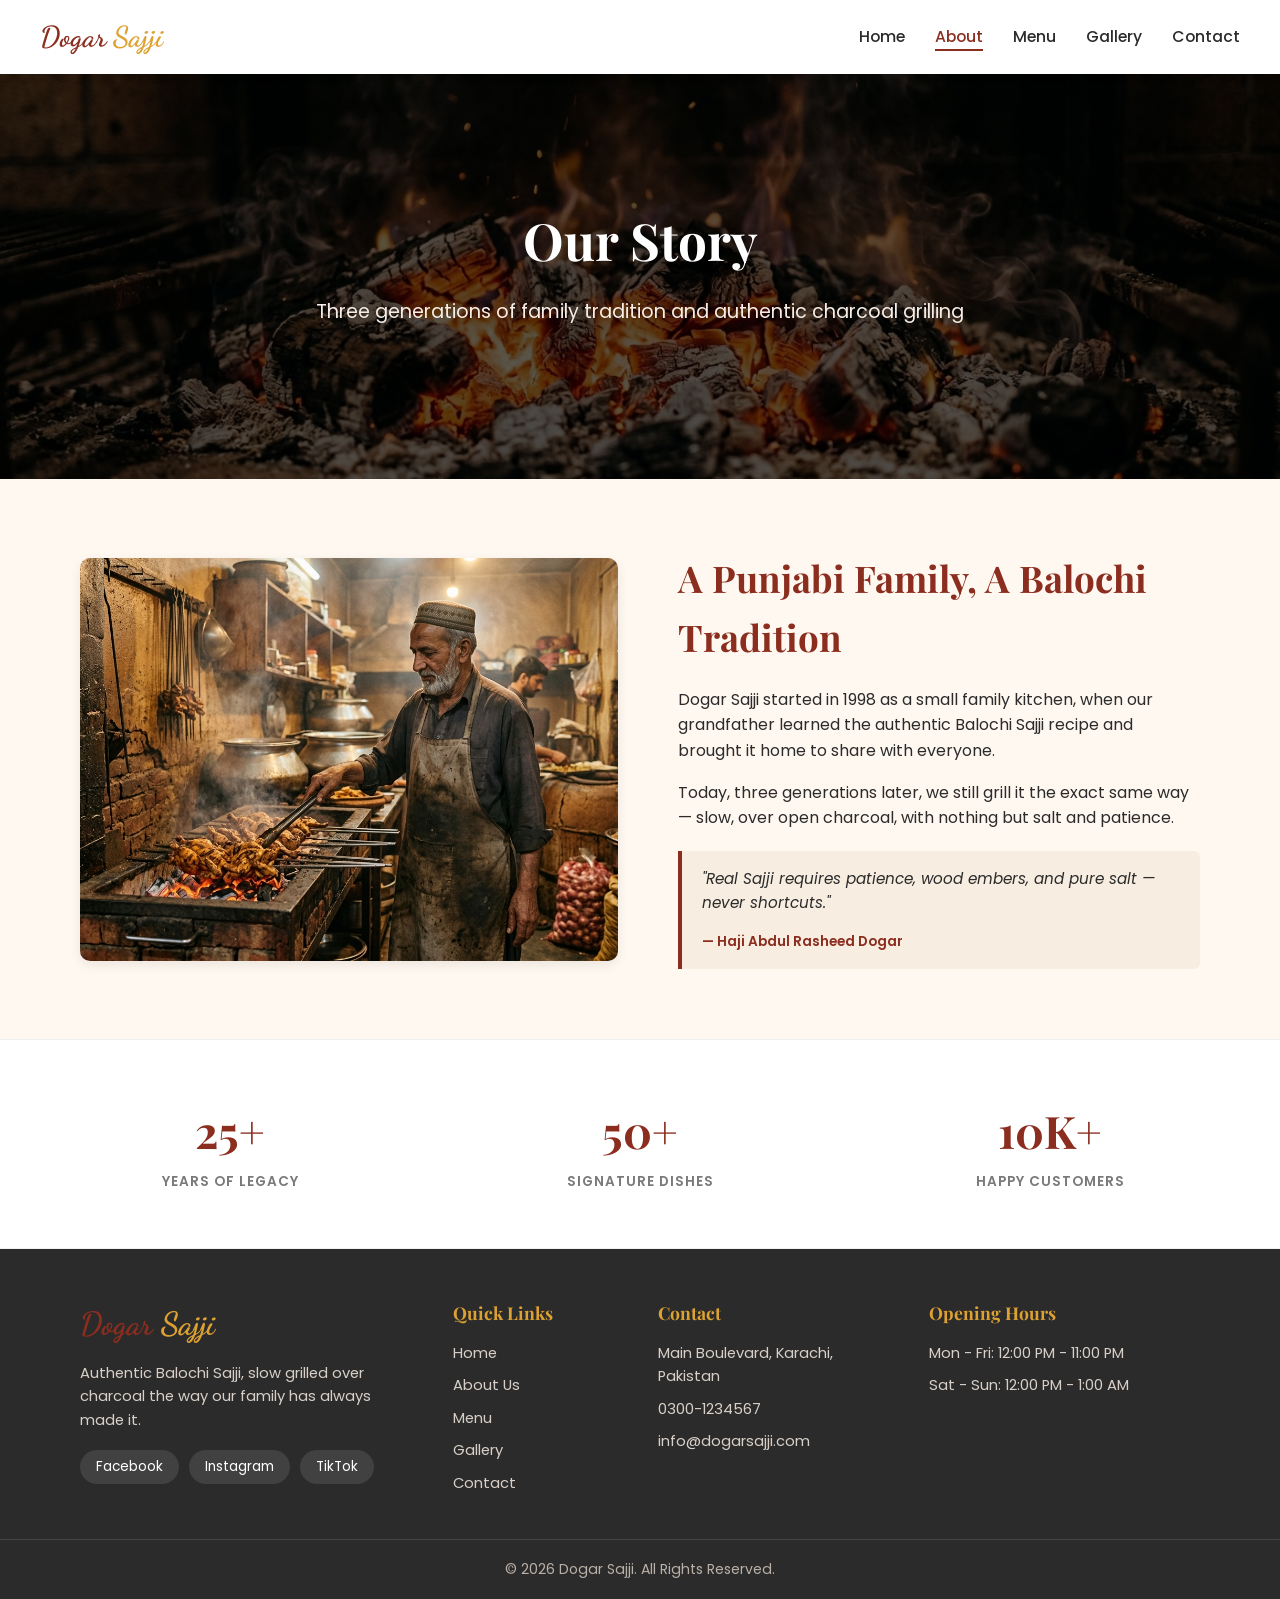
==== commit f549aeae: "feat: streamline layout, optimize responsive styling, and ensure zero horizontal overflow" ====
--- a/about.html
+++ b/about.html
@@ -3,286 +3,126 @@
   <head>
     <meta charset="UTF-8" />
     <meta name="viewport" content="width=device-width, initial-scale=1.0" />
-    <meta name="description" content="Learn about Dogar Sajji - Our history, authentic Balochi slow-grilling heritage, three generations of dedication, and core values." />
-    <meta name="author" content="Abdullah Sarwar" />
-    <title>Dogar Sajji | About Our Heritage & Tradition</title>
-    
-    <!-- External Stylesheet -->
+    <title>Dogar Sajji | About</title>
     <link rel="stylesheet" href="css/style.css" />
-    
-    <!-- Google Fonts -->
     <link rel="preconnect" href="https://fonts.googleapis.com" />
     <link rel="preconnect" href="https://fonts.gstatic.com" crossorigin />
     <link
-      href="https://fonts.googleapis.com/css2?family=Dancing+Script:wght@600;700&family=Playfair+Display:wght@500;600;700&family=Poppins:wght@300;400;500;600;700&display=swap"
+      href="https://fonts.googleapis.com/css2?family=Dancing+Script:wght@400..700&family=Playfair+Display:wght@500;600;700&family=Poppins:wght@300;400;500;600&display=swap"
       rel="stylesheet"
     />
   </head>
   <body>
-    <!-- Site Header & Sticky Navigation -->
-    <header class="site-header">
-      <a href="index.html" class="logo" aria-label="Dogar Sajji Home">Dogar <span>Sajji</span></a>
-      <nav class="main-nav" aria-label="Primary Navigation">
+    <header>
+      <a href="index.html" class="logo">Dogar <span>Sajji</span></a>
+      <nav>
         <ul>
           <li><a href="index.html">Home</a></li>
-          <li><a href="about.html" class="active" aria-current="page">About</a></li>
+          <li><a href="about.html" class="active">About</a></li>
           <li><a href="menu.html">Menu</a></li>
           <li><a href="gallery.html">Gallery</a></li>
           <li><a href="contact.html">Contact</a></li>
-          <li class="nav-cta"><a href="contact.html" class="btn btn-sm">Book Table</a></li>
         </ul>
       </nav>
-      <button class="hamburger" aria-label="Toggle navigation menu" aria-expanded="false">
+      <button class="hamburger" aria-label="Toggle navigation" aria-expanded="false">
         <span></span>
         <span></span>
         <span></span>
       </button>
     </header>
+    <div class="nav-backdrop"></div>
 
-    <main id="main-content">
-      <!-- Page Hero -->
-      <section class="hero about-hero" aria-label="About Page Banner">
-        <div class="hero-content">
-          <span class="hero-badge">Our Heritage Since 1998</span>
-          <h1>The Dogar Family Story</h1>
-          <p>From a modest charcoal pit to a celebrated tradition of Balochi culinary excellence.</p>
+    <main>
+      <section class="about-hero">
+        <h1>Our Story</h1>
+        <p>Three generations of family tradition and authentic charcoal grilling</p>
+      </section>
+
+      <section class="about-content">
+        <img src="images/about-img.jpeg" alt="Dogar Sajji kitchen" />
+        <div class="about-text">
+          <h2>A Punjabi Family, A Balochi Tradition</h2>
+          <p>
+            Dogar Sajji started in 1998 as a small family kitchen, when our
+            grandfather learned the authentic Balochi Sajji recipe and brought
+            it home to share with everyone.
+          </p>
+          <p>
+            Today, three generations later, we still grill it the exact same way
+            — slow, over open charcoal, with nothing but salt and patience.
+          </p>
+          <aside class="founder-quote">
+            <p>"Real Sajji requires patience, wood embers, and pure salt — never shortcuts."</p>
+            <cite>— Haji Abdul Rasheed Dogar</cite>
+          </aside>
         </div>
       </section>
 
-      <!-- Story Section (Grid: Image with Experience Badge + Story Text) -->
-      <section class="about-section" aria-label="Our Origin Story">
-        <div class="container">
-          <div class="about-grid">
-            <!-- Image with Badge -->
-            <div class="about-img-box">
-              <img src="images/about-img.jpeg" alt="Master chefs preparing authentic Sajji in our kitchen" loading="lazy" />
-              <div class="about-badge-card">
-                <div class="num">28+</div>
-                <div class="txt">Years of Mastery</div>
-              </div>
-            </div>
-
-            <!-- Narrative Content -->
-            <div class="about-text">
-              <span class="section-tag">A Balochi Masterpiece</span>
-              <h2>Born in Balochistan, Perfected for You</h2>
-              <p>
-                Dogar Sajji originated in 1998 when our grandfather, Haji Abdul Rasheed Dogar, traveled across the rugged landscapes of Sibi and Quetta to apprentice under traditional nomad grill masters. He returned with an uncompromising commitment to the ancient art of slow-cooking meat on upright wooden skewers arranged in circular open-fire pits.
-              </p>
-              <p>
-                Unlike commercial fast food or heavily sauced barbecues, authentic Sajji relies purely on coarse Himalayan rock salt, a subtle citrus marinade, and the transformative radiant heat of seasoned wood charcoal.
-              </p>
-
-              <!-- Semantic Aside: Heritage Founder Quote -->
-              <aside class="heritage-quote" aria-label="Founder's Philosophy">
-                &ldquo;True Sajji cannot be rushed with gas flames or electric ovens. It asks for dry wood embers, pure salt, and the patience to watch every drop of flavor lock inside.&rdquo;
-                <cite>&mdash; Haji Abdul Rasheed Dogar, Founder</cite>
-              </aside>
-
-              <p>
-                Now in our third generation, we continue that very same ritual each afternoon in Karachi. Every skewer is balanced by hand and watched attentively until the skin is crisped to perfection while the meat stays tender, succulent, and fragrant.
-              </p>
-            </div>
-          </div>
-
-          <!-- Our Four Pillars of Craftsmanship -->
-          <div class="section-header" style="margin-top: 50px;">
-            <span class="section-tag">Our Philosophy</span>
-            <h2>The Four Pillars of Dogar Sajji</h2>
-            <p>Every single skewer served at our tables conforms to these rigorous standards.</p>
-          </div>
-
-          <div class="values-grid">
-            <div class="value-card">
-              <div class="value-icon">&#128020;</div>
-              <h3>100% Farm Fresh Meat</h3>
-              <p>We source only healthy, cage-free poultry and grass-fed mutton. Meat is never pre-frozen or chemically tenderized.</p>
-            </div>
-
-            <div class="value-card">
-              <div class="value-icon">&#128293;</div>
-              <h3>Slow Charcoal Grilling</h3>
-              <p>Each Sajji roasts gradually for up to 150 minutes over glowing Babool wood coal, yielding a crisp skin and smoky aroma.</p>
-            </div>
-
-            <div class="value-card">
-              <div class="value-icon">&#129367;</div>
-              <h3>Wholesome Accompaniments</h3>
-              <p>Served with saffron-infused basmati rice dotted with raisins and almonds, piping-hot tandoori bread, and fresh podina chutney.</p>
-            </div>
-          </div>
-        </div>
-      </section>
-
-      <!-- Key Milestones Stats Section -->
-      <section class="stats" aria-label="Restaurant Achievements">
+      <section class="stats">
         <div class="stat-item">
-          <h3>28+</h3>
+          <h3>25+</h3>
           <p>Years of Legacy</p>
         </div>
         <div class="stat-item">
           <h3>50+</h3>
-          <p>Artisanal Recipes</p>
+          <p>Signature Dishes</p>
         </div>
         <div class="stat-item">
           <h3>10K+</h3>
-          <p>Loyal Families Served</p>
-        </div>
-        <div class="stat-item">
-          <h3>100%</h3>
-          <p>Natural Charcoal Fired</p>
-        </div>
-      </section>
-
-      <!-- Interactive FAQ Accordion (Assignment Requirement: Dynamic Show/Hide Content) -->
-      <section class="faq-section" aria-label="Frequently Asked Questions">
-        <div class="container">
-          <div class="section-header">
-            <span class="section-tag">Got Questions?</span>
-            <h2>Frequently Asked Questions</h2>
-            <p>Learn more about our ingredients, roasting methods, and dining policies.</p>
-          </div>
-
-          <div class="accordion-container">
-            <!-- Accordion Item 1 -->
-            <div class="accordion-item">
-              <button class="accordion-header" type="button">
-                <span>What makes authentic Balochi Sajji different from standard Tikka BBQ?</span>
-                <span class="accordion-icon">&#9660;</span>
-              </button>
-              <div class="accordion-content">
-                <div class="accordion-body">
-                  Traditional Sajji does not use heavy powdered red spices, artificial food coloring, or yogurt pastes. Instead, the meat is lightly rubbed with natural rock salt and freshly extracted raw papaya, then roasted whole on skewers beside burning embers. The flavor comes entirely from the caramelization of the meat’s natural juices and the aromatic wood smoke.
-                </div>
-              </div>
-            </div>
-
-            <!-- Accordion Item 2 -->
-            <div class="accordion-item">
-              <button class="accordion-header" type="button">
-                <span>How long does it take to prepare a whole Sajji?</span>
-                <span class="accordion-icon">&#9660;</span>
-              </button>
-              <div class="accordion-content">
-                <div class="accordion-body">
-                  A whole chicken Sajji takes approximately 90 to 110 minutes of gentle, continuous turning over embers. Mutton leg Sajji takes upwards of 2.5 hours. We keep batches rotating continuously during dining hours so guests receive freshly finished cuts within 15 to 20 minutes of ordering.
-                </div>
-              </div>
-            </div>
-
-            <!-- Accordion Item 3 -->
-            <div class="accordion-item">
-              <button class="accordion-header" type="button">
-                <span>Do you cater live at weddings and outdoor private events?</span>
-                <span class="accordion-icon">&#9660;</span>
-              </button>
-              <div class="accordion-content">
-                <div class="accordion-body">
-                  Yes! We specialize in on-site live roasting stations for family weddings, corporate gatherings, and anniversaries throughout Karachi and nearby cities. Our grill masters bring authentic pit skewer stands and charcoal to cook live before your guests.
-                </div>
-              </div>
-            </div>
-
-            <!-- Accordion Item 4 -->
-            <div class="accordion-item">
-              <button class="accordion-header" type="button">
-                <span>Are all ingredients 100% Halal and hygienically handled?</span>
-                <span class="accordion-icon">&#9660;</span>
-              </button>
-              <div class="accordion-content">
-                <div class="accordion-body">
-                  Absolutely. All our poultry and mutton is 100% strictly certified Halal, slaughtered according to Islamic rites. Our commercial kitchens follow strict hygiene protocols, temperature monitoring, and sanitized prep stations.
-                </div>
-              </div>
-            </div>
-
-            <!-- Accordion Item 5 -->
-            <div class="accordion-item">
-              <button class="accordion-header" type="button">
-                <span>Do you take advance reservations for family dining halls?</span>
-                <span class="accordion-icon">&#9660;</span>
-              </button>
-              <div class="accordion-content">
-                <div class="accordion-body">
-                  Yes, we offer dedicated air-conditioned family dining chambers as well as outdoor traditional charpai seating. You can reserve your table online via our Contact page or by calling our hotline at 0300-1234567.
-                </div>
-              </div>
-            </div>
-          </div>
+          <p>Happy Customers</p>
         </div>
       </section>
     </main>
 
-    <!-- Standard Site Footer -->
-    <footer class="site-footer">
+    <footer>
       <div class="footer-container">
-        <!-- Brand Column -->
         <div class="footer-col footer-brand">
           <a href="index.html" class="logo">Dogar <span>Sajji</span></a>
           <p>
-            Traditional Balochi culinary excellence slow-roasted over real charcoal wood embers. Preserving timeless family recipes since 1998.
+            Authentic Balochi Sajji, slow grilled over charcoal the way our
+            family has always made it.
           </p>
-          <div class="socials" aria-label="Social Media Links">
-            <a href="https://facebook.com" target="_blank" rel="noopener" aria-label="Visit Facebook">Facebook</a>
-            <a href="https://instagram.com" target="_blank" rel="noopener" aria-label="Visit Instagram">Instagram</a>
-            <a href="https://tiktok.com" target="_blank" rel="noopener" aria-label="Visit TikTok">TikTok</a>
+          <div class="socials">
+            <a href="https://facebook.com" target="_blank" rel="noopener">Facebook</a>
+            <a href="https://instagram.com" target="_blank" rel="noopener">Instagram</a>
+            <a href="https://tiktok.com" target="_blank" rel="noopener">TikTok</a>
           </div>
         </div>
 
-        <!-- Quick Links -->
         <div class="footer-col">
-          <h4>Explore</h4>
+          <h4>Quick Links</h4>
           <ul>
             <li><a href="index.html">Home</a></li>
             <li><a href="about.html">About Us</a></li>
-            <li><a href="menu.html">Our Menu</a></li>
-            <li><a href="gallery.html">Photo Gallery</a></li>
-            <li><a href="contact.html">Contact & Booking</a></li>
+            <li><a href="menu.html">Menu</a></li>
+            <li><a href="gallery.html">Gallery</a></li>
+            <li><a href="contact.html">Contact</a></li>
           </ul>
         </div>
 
-        <!-- Contact Info -->
         <div class="footer-col">
-          <h4>Get In Touch</h4>
+          <h4>Contact</h4>
           <ul>
-            <li class="footer-contact-item">
-              <span class="footer-contact-icon">&#128205;</span>
-              <span>Main Boulevard, Gulberg / Clifton, Karachi, Pakistan</span>
-            </li>
-            <li class="footer-contact-item">
-              <span class="footer-contact-icon">&#128222;</span>
-              <a href="tel:03001234567">0300-1234567</a>
-            </li>
-            <li class="footer-contact-item">
-              <span class="footer-contact-icon">&#9993;</span>
-              <a href="mailto:info@dogarsajji.com">info@dogarsajji.com</a>
-            </li>
+            <li>Main Boulevard, Karachi, Pakistan</li>
+            <li><a href="tel:03001234567">0300-1234567</a></li>
+            <li><a href="mailto:info@dogarsajji.com">info@dogarsajji.com</a></li>
           </ul>
         </div>
 
-        <!-- Timings -->
         <div class="footer-col">
           <h4>Opening Hours</h4>
           <ul>
-            <li><strong>Mon - Thu:</strong> 12:00 PM &ndash; 11:30 PM</li>
-            <li><strong>Fri - Sun:</strong> 12:00 PM &ndash; 01:00 AM</li>
-            <li><em>Takeaway & Dine-In Available Daily</em></li>
+            <li>Mon - Fri: 12:00 PM - 11:00 PM</li>
+            <li>Sat - Sun: 12:00 PM - 1:00 AM</li>
           </ul>
         </div>
       </div>
 
       <div class="footer-bottom">
-        <div class="footer-bottom-content">
-          <p>&copy; 2026 Dogar Sajji. All Rights Reserved.</p>
-          <p class="student-credit">Assignment 01 &bull; Web Technologies &bull; BS CS F24 (Dr. Noman Shafi)</p>
-        </div>
+        <p>&copy; 2026 Dogar Sajji. All Rights Reserved.</p>
       </div>
     </footer>
 
-    <!-- Back to Top Floating Button -->
-    <button class="back-to-top" aria-label="Scroll back to top of page">&#8593;</button>
-
-    <!-- Core Interactive JavaScript -->
     <script src="js/script.js"></script>
   </body>
 </html>
--- a/css/style.css
+++ b/css/style.css
@@ -1,100 +1,55 @@
 /* ==========================================================================
-   DOGAR SAJJI - OFFICIAL STYLESHEET
-   Course: Web Technologies (Assignment 01)
-   Instructor: Dr. Noman Shafi
-   Author: Abdullah Sarwar (BS CS F24)
-   
-   VIVA VOCE REFERENCE GUIDE:
-   - CSS Box Model: margin, border, padding, and content (box-sizing: border-box)
-   - Layout Systems: CSS Grid for 2D layouts, Flexbox for 1D alignments
-   - Responsive Design: Fluid clamp(), relative units (rem, %, vh), and media queries
-   - Design System: CSS Custom Properties (--variables) for consistent theme
+   Dogar Sajji - Official Stylesheet
+   Web Technologies (Assignment 01)
+   HTML5, CSS3, Vanilla JavaScript
    ========================================================================== */
 
-/* ---------- 1. CSS Reset & Box Sizing ---------- */
-*,
-*::before,
-*::after {
+/* ---------- 1. Reset & Box Model ---------- */
+* {
   margin: 0;
   padding: 0;
-  box-sizing: border-box; /* Ensures padding & borders are included in total width/height */
-}
-
-/* ---------- 2. Design System & Custom Properties ---------- */
+  box-sizing: border-box;
+}
+
 :root {
-  /* Color Palette */
-  --primary: #8b2e1f;        /* Traditional charcoal-grill crimson red */
-  --primary-dark: #682014;   /* Deep ember tone for active/focus states */
-  --primary-light: #ab3a27;  /* Hover highlight red */
-  --secondary: #dea232;      /* Golden saffron spice accent */
-  --secondary-dark: #b88220; /* Darker golden tone for hover contrast */
-  --secondary-soft: #fcf4e4; /* Light saffron tint for badges and cards */
-  --dark-text: #26211d;      /* High-contrast charcoal text for readability */
-  --muted: #6e655c;          /* Secondary text color */
-  --light-bg: #fffbf6;       /* Warm cream background */
-  --white: #ffffff;          /* Pure card/container white */
-  --border: #eedfce;         /* Subtle warm border */
-  --border-dark: #d5c3af;
-  --footer-bg: #1c1815;      /* Deep obsidian footer */
-  --footer-text: #d8cfc7;    /* Legible footer body text */
-  --success: #2e7d32;        /* Form success indicator */
-  --success-bg: #e8f5e9;
-  --error: #c62828;          /* Form error indicator */
-  --error-bg: #ffebee;
-
-  /* Typography */
+  --primary-color: #8b2e1f;
+  --secondary-color: #dea232;
+  --dark-text: #2b2b2b;
+  --light-bg: #fff8f0;
+  --white: #ffffff;
+  --muted: #7a7a7a;
+  --footer-text: #d8d0c8;
+  --font-heading: "Playfair Display", Georgia, serif;
+  --font-body: "Poppins", "Segoe UI", sans-serif;
   --font-logo: "Dancing Script", cursive;
-  --font-heading: "Playfair Display", Georgia, serif;
-  --font-body: "Poppins", -apple-system, BlinkMacSystemFont, "Segoe UI", Roboto, sans-serif;
-
-  /* Spacing & Layout */
-  --radius-sm: 6px;
-  --radius-md: 12px;
-  --radius-lg: 20px;
-  --radius-full: 9999px;
-  --max-width: 1200px;
+  --radius: 10px;
+  --shadow: 0 4px 12px rgba(0, 0, 0, 0.08);
+  --content: 1200px;
   --side-pad: clamp(16px, 4vw, 40px);
-
-  /* Elevation / Box Shadows */
-  --shadow-sm: 0 2px 6px rgba(38, 33, 29, 0.06);
-  --shadow-md: 0 6px 18px rgba(38, 33, 29, 0.09);
-  --shadow-lg: 0 14px 32px rgba(38, 33, 29, 0.14);
-  --shadow-hover: 0 12px 28px rgba(139, 46, 31, 0.18);
-
-  /* Transitions */
-  --transition-fast: 0.2s ease;
-  --transition-normal: 0.3s ease;
-}
-
-/* ---------- 3. Base Elements ---------- */
-html {
-  scroll-behavior: smooth;
-  font-size: 16px;
 }
 
 body {
   display: flex;
   flex-direction: column;
   min-height: 100vh;
+  color: var(--dark-text);
   font-family: var(--font-body);
-  color: var(--dark-text);
   background-color: var(--light-bg);
-  line-height: 1.65;
-  -webkit-font-smoothing: antialiased;
+  line-height: 1.6;
   overflow-x: hidden;
 }
 
 main {
-  flex: 1 0 auto; /* Pushes footer to bottom even on short pages */
+  flex: 1 0 auto;
 }
 
 a {
+  text-decoration: none;
   color: inherit;
-  text-decoration: none;
-  transition: color var(--transition-fast);
-}
-
-ul, ol {
+  transition: color 0.3s ease;
+}
+
+ul {
   list-style: none;
 }
 
@@ -104,924 +59,434 @@
   display: block;
 }
 
-button, input, select, textarea {
+button, input, textarea, select {
   font: inherit;
 }
 
-/* Focus Outline for Accessibility (Viva: WCAG compliance) */
 :focus-visible {
-  outline: 3px solid var(--secondary);
+  outline: 2px solid var(--secondary-color);
   outline-offset: 2px;
 }
 
-/* Container utility */
-.container {
-  width: 100%;
-  max-width: var(--max-width);
-  margin-left: auto;
-  margin-right: auto;
-  padding-left: var(--side-pad);
-  padding-right: var(--side-pad);
-}
-
-/* ---------- 4. Typography & Section Headings ---------- */
-h1, h2, h3, h4 {
-  font-family: var(--font-heading);
-  color: var(--dark-text);
-  line-height: 1.25;
-}
-
-.section-header {
-  text-align: center;
-  max-width: 720px;
-  margin: 0 auto 45px;
-}
-
-.section-tag {
-  display: inline-block;
-  background-color: var(--secondary-soft);
-  color: var(--primary);
-  font-size: 0.85rem;
-  font-weight: 600;
-  text-transform: uppercase;
-  letter-spacing: 1.5px;
-  padding: 5px 16px;
-  border-radius: var(--radius-full);
-  margin-bottom: 12px;
-  border: 1px solid rgba(222, 162, 50, 0.35);
-}
-
-.section-header h2 {
-  font-size: clamp(1.8rem, 3.8vw, 2.4rem);
-  color: var(--primary);
-  margin-bottom: 12px;
-}
-
-.section-header p {
-  color: var(--muted);
-  font-size: 1rem;
-}
-
-/* ---------- 5. Buttons & Badges ---------- */
-.btn {
-  display: inline-flex;
-  align-items: center;
-  justify-content: center;
-  gap: 8px;
-  background-color: var(--primary);
-  color: var(--white);
-  padding: 12px 28px;
-  border-radius: var(--radius-full);
-  border: 2px solid var(--secondary);
-  font-weight: 600;
-  font-size: 0.95rem;
-  cursor: pointer;
-  transition: all var(--transition-normal);
-  box-shadow: var(--shadow-sm);
-  text-decoration: none;
-}
-
-.btn:hover {
-  background-color: var(--secondary);
-  color: var(--dark-text);
-  border-color: var(--secondary);
-  transform: translateY(-2px);
-  box-shadow: var(--shadow-hover);
-}
-
-.btn:active {
-  transform: translateY(0);
-}
-
-.btn-secondary {
-  background-color: transparent;
-  color: var(--white);
-  border: 2px solid var(--white);
-}
-
-.btn-secondary:hover {
-  background-color: var(--white);
-  color: var(--primary);
-  border-color: var(--white);
-}
-
-.btn-outline {
-  background-color: transparent;
-  color: var(--primary);
-  border: 2px solid var(--primary);
-}
-
-.btn-outline:hover {
-  background-color: var(--primary);
-  color: var(--white);
-}
-
-.btn-sm {
-  padding: 8px 18px;
-  font-size: 0.85rem;
-}
-
-/* ---------- 6. Header & Navigation ---------- */
-header.site-header {
+/* ---------- 2. Header and Navigation ---------- */
+header {
   display: flex;
   justify-content: space-between;
   align-items: center;
   padding: 14px var(--side-pad);
   background-color: var(--white);
-  box-shadow: 0 2px 10px rgba(0, 0, 0, 0.07);
+  box-shadow: 0 2px 8px rgba(0, 0, 0, 0.08);
   position: sticky;
   top: 0;
-  z-index: 1000;
-  transition: padding var(--transition-normal), box-shadow var(--transition-normal);
-}
-
-header.site-header.scrolled {
-  padding: 10px var(--side-pad);
-  box-shadow: 0 4px 18px rgba(0, 0, 0, 0.12);
+  z-index: 100;
 }
 
 .logo {
   font-family: var(--font-logo);
-  font-size: 2rem;
-  font-weight: 700;
-  color: var(--primary);
-  display: inline-flex;
+  font-size: 1.8rem;
+  font-weight: bold;
+  color: var(--primary-color);
+  display: inline-block;
+}
+
+.logo span {
+  color: var(--secondary-color);
+}
+
+nav ul {
+  display: flex;
   align-items: center;
-  gap: 4px;
-}
-
-.logo span {
-  color: var(--secondary);
-}
-
-.logo:hover {
-  color: var(--primary-dark);
-}
-
-nav.main-nav ul {
-  display: flex;
-  align-items: center;
-  gap: 28px;
-}
-
-nav.main-nav ul li a {
+  gap: 30px;
+}
+
+nav ul li a {
   font-weight: 500;
   font-size: 0.98rem;
-  color: var(--dark-text);
-  padding: 8px 4px;
   position: relative;
-  transition: color var(--transition-fast);
-}
-
-nav.main-nav ul li a::after {
+  padding: 4px 0;
+}
+
+nav ul li a:hover,
+nav ul li a.active {
+  color: var(--primary-color);
+}
+
+nav ul li a.active::after {
   content: "";
   position: absolute;
   bottom: 0;
   left: 0;
-  width: 0%;
+  width: 100%;
   height: 2px;
-  background-color: var(--primary);
-  transition: width var(--transition-normal);
-}
-
-nav.main-nav ul li a:hover,
-nav.main-nav ul li a.active {
-  color: var(--primary);
-}
-
-nav.main-nav ul li a:hover::after,
-nav.main-nav ul li a.active::after {
-  width: 100%;
-}
-
-.nav-cta {
-  margin-left: 8px;
+  background-color: var(--primary-color);
 }
 
 /* Hamburger Button */
-button.hamburger {
+.hamburger {
   display: none;
   background: none;
   border: none;
   cursor: pointer;
-  padding: 8px;
-  border-radius: var(--radius-sm);
+  padding: 4px;
   flex-direction: column;
   gap: 5px;
-  z-index: 1100;
-}
-
-button.hamburger span {
-  display: block;
+  z-index: 110;
+}
+
+.hamburger span {
   width: 26px;
   height: 3px;
   background-color: var(--dark-text);
-  border-radius: 3px;
+  border-radius: 2px;
   transition: transform 0.3s ease, opacity 0.3s ease;
 }
 
-button.hamburger.active span:nth-child(1) {
+.hamburger.active span:nth-child(1) {
   transform: translateY(8px) rotate(45deg);
 }
 
-button.hamburger.active span:nth-child(2) {
+.hamburger.active span:nth-child(2) {
   opacity: 0;
 }
 
-button.hamburger.active span:nth-child(3) {
+.hamburger.active span:nth-child(3) {
   transform: translateY(-8px) rotate(-45deg);
 }
 
-/* Mobile Nav Overlay Backdrop */
+/* Mobile backdrop */
 .nav-backdrop {
   display: none;
   position: fixed;
-  top: 0;
-  left: 0;
-  width: 100vw;
-  height: 100vh;
-  background-color: rgba(0, 0, 0, 0.5);
-  backdrop-filter: blur(2px);
-  z-index: 990;
-  opacity: 0;
-  transition: opacity 0.3s ease;
+  inset: 0;
+  background-color: rgba(0, 0, 0, 0.45);
+  z-index: 90;
 }
 
 .nav-backdrop.active {
   display: block;
-  opacity: 1;
-}
-
-/* ---------- 7. Hero Sections (All Pages) ---------- */
-.hero {
-  position: relative;
+}
+
+/* ---------- 3. Buttons ---------- */
+.btn {
+  display: inline-block;
+  background-color: var(--primary-color);
   color: var(--white);
-  min-height: 72vh;
-  padding: clamp(60px, 12vw, 120px) var(--side-pad);
+  padding: 12px 32px;
+  border-radius: 50px;
+  border: 2px solid var(--secondary-color);
+  font-weight: 600;
+  cursor: pointer;
+  transition: transform 0.3s ease, background-color 0.3s ease, color 0.3s ease, box-shadow 0.3s ease;
+  box-shadow: 0 2px 6px rgba(139, 46, 31, 0.2);
+}
+
+.btn:hover {
+  background-color: var(--secondary-color);
+  color: var(--dark-text);
+  border-color: var(--secondary-color);
+  transform: translateY(-2px);
+  box-shadow: 0 4px 12px rgba(222, 162, 50, 0.3);
+}
+
+/* ---------- 4. Section Headings ---------- */
+.featured-menu h2,
+.testimonials h2 {
+  font-family: var(--font-heading);
+  font-size: clamp(1.8rem, 3.5vw, 2.3rem);
+  color: var(--primary-color);
+  margin-bottom: 40px;
+  text-align: center;
+}
+
+/* ---------- 5. Hero Sections (All Pages) ---------- */
+.hero,
+.about-hero,
+.menu-hero,
+.gallery-hero,
+.contact-hero {
   display: flex;
   flex-direction: column;
   justify-content: center;
   align-items: center;
   text-align: center;
+  color: var(--white);
+  padding: 80px 20px;
   background-size: cover;
   background-position: center;
   background-repeat: no-repeat;
 }
 
-.hero-home {
-  background-image: linear-gradient(rgba(18, 12, 10, 0.72), rgba(18, 12, 10, 0.78)), url("../images/hero-sajji.jpeg");
+.hero {
+  min-height: 70vh;
+  background-image: linear-gradient(rgba(0, 0, 0, 0.65), rgba(0, 0, 0, 0.65)), url("../images/hero-sajji.jpeg");
 }
 
 .about-hero {
-  min-height: 48vh;
-  background-image: linear-gradient(rgba(18, 12, 10, 0.72), rgba(18, 12, 10, 0.78)), url("../images/about-hero-bg.jpeg");
+  min-height: 45vh;
+  background-image: linear-gradient(rgba(0, 0, 0, 0.65), rgba(0, 0, 0, 0.65)), url("../images/about-hero-bg.jpeg");
 }
 
 .menu-hero {
-  min-height: 48vh;
-  background-image: linear-gradient(rgba(18, 12, 10, 0.72), rgba(18, 12, 10, 0.78)), url("../images/menu-hero.jpg");
+  min-height: 45vh;
+  background-image: linear-gradient(rgba(0, 0, 0, 0.65), rgba(0, 0, 0, 0.65)), url("../images/menu-hero.jpg");
 }
 
 .gallery-hero {
-  min-height: 48vh;
-  background-image: linear-gradient(rgba(18, 12, 10, 0.72), rgba(18, 12, 10, 0.78)), url("../images/gallery-hero.jpg");
+  min-height: 45vh;
+  background-image: linear-gradient(rgba(0, 0, 0, 0.65), rgba(0, 0, 0, 0.65)), url("../images/gallery-hero.jpg");
 }
 
 .contact-hero {
-  min-height: 48vh;
-  background-image: linear-gradient(rgba(18, 12, 10, 0.72), rgba(18, 12, 10, 0.78)), url("../images/contact-hero.jpg");
-}
-
-.hero-content {
-  max-width: 820px;
-  margin: 0 auto;
-}
-
-.hero-badge {
-  display: inline-block;
-  background-color: rgba(222, 162, 50, 0.25);
-  border: 1px solid var(--secondary);
-  color: #ffde8a;
-  padding: 6px 18px;
-  border-radius: var(--radius-full);
-  font-size: 0.9rem;
-  font-weight: 600;
-  letter-spacing: 1px;
-  margin-bottom: 18px;
-  backdrop-filter: blur(4px);
-}
-
-.hero h1 {
-  font-size: clamp(2.2rem, 5.5vw, 3.6rem);
-  color: var(--white);
-  font-weight: 700;
-  margin-bottom: 18px;
-  text-shadow: 0 3px 12px rgba(0, 0, 0, 0.4);
-}
-
-.hero p {
-  font-size: clamp(1.05rem, 2.2vw, 1.28rem);
-  margin-bottom: 32px;
-  color: #f5ede4;
-  max-width: 680px;
-  margin-left: auto;
-  margin-right: auto;
-}
-
-.hero-btns {
-  display: flex;
-  gap: 16px;
-  justify-content: center;
-  flex-wrap: wrap;
-}
-
-/* ---------- 8. Announcement / Aside Banner (Semantic Requirement) ---------- */
-.announcement-banner {
-  background: linear-gradient(90deg, #8b2e1f 0%, #a43825 50%, #8b2e1f 100%);
-  color: var(--white);
-  padding: 14px var(--side-pad);
-  border-bottom: 2px solid var(--secondary);
-  box-shadow: var(--shadow-sm);
-}
-
-.announcement-content {
-  display: flex;
-  align-items: center;
-  justify-content: space-between;
-  flex-wrap: wrap;
-  gap: 12px;
-  max-width: var(--max-width);
-  margin: 0 auto;
-}
-
-.announcement-text {
-  display: flex;
-  align-items: center;
-  gap: 10px;
-  font-size: 0.92rem;
-}
-
-.announcement-badge {
-  background-color: var(--secondary);
-  color: var(--dark-text);
-  font-weight: 700;
-  font-size: 0.75rem;
-  padding: 4px 12px;
-  border-radius: var(--radius-full);
-  text-transform: uppercase;
-  white-space: nowrap;
-  flex-shrink: 0;
-  display: inline-block;
-}
-
-.announcement-link {
-  color: #ffe8aa;
-  font-weight: 600;
-  font-size: 0.88rem;
-  text-decoration: underline;
-  text-underline-offset: 3px;
-}
-
-.announcement-link:hover {
-  color: var(--white);
-}
-
-/* ---------- 9. Highlights Section (Home Page) ---------- */
-.highlights-section {
-  padding: clamp(50px, 8vw, 85px) var(--side-pad);
-  background-color: var(--white);
-}
-
-.highlights-grid {
+  min-height: 45vh;
+  background-image: linear-gradient(rgba(0, 0, 0, 0.65), rgba(0, 0, 0, 0.65)), url("../images/contact-hero.jpg");
+}
+
+.hero h1,
+.about-hero h1,
+.menu-hero h1,
+.gallery-hero h1,
+.contact-hero h1 {
+  font-family: var(--font-heading);
+  font-size: clamp(2rem, 5vw, 3.2rem);
+  margin-bottom: 15px;
+  text-shadow: 0 2px 8px rgba(0, 0, 0, 0.4);
+}
+
+.hero p,
+.about-hero p,
+.menu-hero p,
+.gallery-hero p,
+.contact-hero p {
+  font-size: clamp(1rem, 2.2vw, 1.2rem);
+  max-width: 650px;
+  margin-bottom: 25px;
+  color: #f5ede6;
+}
+
+/* ---------- 6. Highlights (Home Page) ---------- */
+.highlights {
   display: grid;
   grid-template-columns: repeat(4, 1fr);
-  gap: 26px;
-  max-width: var(--max-width);
+  gap: 25px;
+  max-width: var(--content);
   margin: 0 auto;
+  padding: clamp(50px, 7vw, 80px) var(--side-pad);
 }
 
 .highlight-card {
-  background-color: var(--light-bg);
-  border: 1px solid var(--border);
+  background-color: var(--white);
   padding: 32px 24px;
-  border-radius: var(--radius-md);
+  border-radius: var(--radius);
+  box-shadow: var(--shadow);
   text-align: center;
-  box-shadow: var(--shadow-sm);
-  transition: transform var(--transition-normal), box-shadow var(--transition-normal);
-  position: relative;
-  overflow: hidden;
-}
-
-.highlight-card::before {
-  content: "";
-  position: absolute;
-  top: 0;
-  left: 0;
-  right: 0;
-  height: 4px;
-  background-color: var(--primary);
-  opacity: 0;
-  transition: opacity var(--transition-normal);
+  transition: transform 0.3s ease, box-shadow 0.3s ease;
+  border-top: 4px solid var(--primary-color);
 }
 
 .highlight-card:hover {
-  transform: translateY(-6px);
-  box-shadow: var(--shadow-md);
-}
-
-.highlight-card:hover::before {
-  opacity: 1;
-}
-
-.highlight-icon {
-  width: 60px;
-  height: 60px;
-  margin: 0 auto 18px;
-  background-color: var(--secondary-soft);
-  color: var(--primary);
-  border-radius: 50%;
-  display: flex;
-  align-items: center;
-  justify-content: center;
-  font-size: 1.6rem;
-  border: 2px solid rgba(222, 162, 50, 0.4);
+  transform: translateY(-5px);
+  box-shadow: 0 8px 20px rgba(0, 0, 0, 0.12);
 }
 
 .highlight-card h3 {
+  font-family: var(--font-heading);
+  color: var(--primary-color);
   font-size: 1.25rem;
-  color: var(--primary);
-  margin-bottom: 10px;
+  margin-bottom: 12px;
 }
 
 .highlight-card p {
-  font-size: 0.92rem;
+  font-size: 0.95rem;
   color: var(--muted);
-  line-height: 1.55;
-}
-
-/* ---------- 10. Menu Grid & Dishes Cards (Home & Menu Pages) ---------- */
+}
+
+/* ---------- 7. Menu Grid (Home & Menu Pages) ---------- */
 .featured-menu {
-  padding: clamp(50px, 8vw, 85px) var(--side-pad);
-}
-
-.menu-filter-bar {
-  display: flex;
-  justify-content: center;
-  flex-wrap: wrap;
-  gap: 10px;
-  margin-bottom: 35px;
-}
-
-.filter-btn {
-  background-color: var(--white);
-  border: 1px solid var(--border);
-  color: var(--dark-text);
-  padding: 9px 20px;
-  border-radius: var(--radius-full);
-  font-size: 0.9rem;
-  font-weight: 600;
-  cursor: pointer;
-  transition: all var(--transition-fast);
-  box-shadow: var(--shadow-sm);
-}
-
-.filter-btn:hover {
-  border-color: var(--primary);
-  color: var(--primary);
-}
-
-.filter-btn.active {
-  background-color: var(--primary);
-  color: var(--white);
-  border-color: var(--primary);
-}
-
-.filter-btn .badge-count {
-  display: inline-block;
-  background-color: rgba(0, 0, 0, 0.08);
-  padding: 2px 7px;
-  border-radius: 10px;
-  font-size: 0.78rem;
-  margin-left: 6px;
-}
-
-.filter-btn.active .badge-count {
-  background-color: rgba(255, 255, 255, 0.25);
-  color: var(--white);
-}
-
-/* Menu Search Bar */
-.menu-search-wrapper {
-  max-width: 440px;
-  margin: 0 auto 35px;
-  position: relative;
-}
-
-.menu-search-input {
-  width: 100%;
-  padding: 12px 20px 12px 42px;
-  border: 1px solid var(--border-dark);
-  border-radius: var(--radius-full);
-  background-color: var(--white);
-  font-size: 0.95rem;
-  color: var(--dark-text);
-  transition: border-color var(--transition-fast), box-shadow var(--transition-fast);
-}
-
-.menu-search-input:focus {
-  border-color: var(--primary);
-  box-shadow: 0 0 0 3px rgba(139, 46, 31, 0.15);
-  outline: none;
-}
-
-.search-icon {
-  position: absolute;
-  left: 16px;
-  top: 50%;
-  transform: translateY(-50%);
-  color: var(--muted);
-  font-size: 1rem;
-  pointer-events: none;
-}
-
-/* Menu Grid */
+  padding: 50px var(--side-pad) 80px;
+  text-align: center;
+}
+
+.menu-page {
+  padding-top: 60px;
+}
+
 .menu-grid {
   display: grid;
-  grid-template-columns: repeat(auto-fill, minmax(270px, 1fr));
+  grid-template-columns: repeat(auto-fill, minmax(260px, 1fr));
   gap: 28px;
-  max-width: var(--max-width);
-  margin: 0 auto;
+  max-width: var(--content);
+  margin: 0 auto 45px;
+  text-align: left;
 }
 
 .menu-item {
   background-color: var(--white);
-  border-radius: var(--radius-md);
+  border-radius: var(--radius);
   overflow: hidden;
-  border: 1px solid var(--border);
-  box-shadow: var(--shadow-sm);
+  box-shadow: var(--shadow);
   display: flex;
   flex-direction: column;
-  transition: transform var(--transition-normal), box-shadow var(--transition-normal), opacity 0.3s ease;
-  position: relative;
+  transition: transform 0.3s ease, box-shadow 0.3s ease;
 }
 
 .menu-item:hover {
   transform: translateY(-6px);
-  box-shadow: var(--shadow-hover);
-}
-
-.menu-item-img-wrapper {
-  position: relative;
-  overflow: hidden;
+  box-shadow: 0 10px 24px rgba(0, 0, 0, 0.12);
+}
+
+.menu-item img {
   width: 100%;
   aspect-ratio: 4 / 3;
-  background-color: #f0e6dc;
-}
-
-.menu-item-img-wrapper img {
-  width: 100%;
-  height: 100%;
   object-fit: cover;
-  transition: transform 0.4s ease;
-}
-
-.menu-item:hover .menu-item-img-wrapper img {
-  transform: scale(1.06);
-}
-
-.item-badge {
-  position: absolute;
-  top: 12px;
-  right: 12px;
-  background-color: var(--primary);
-  color: var(--white);
-  font-size: 0.75rem;
-  font-weight: 700;
-  padding: 4px 10px;
-  border-radius: var(--radius-full);
-  text-transform: uppercase;
-  letter-spacing: 0.5px;
-  box-shadow: 0 2px 6px rgba(0, 0, 0, 0.3);
-}
-
-.item-badge.secondary {
-  background-color: var(--secondary);
-  color: var(--dark-text);
-}
-
-.menu-item-body {
-  padding: 20px 20px 22px;
+  transition: transform 0.3s ease;
+}
+
+.menu-item:hover img {
+  transform: scale(1.04);
+}
+
+.menu-item-info {
+  padding: 20px;
   display: flex;
   flex-direction: column;
   flex-grow: 1;
 }
 
-.menu-item-category {
-  font-size: 0.78rem;
-  color: var(--secondary-dark);
-  font-weight: 600;
-  text-transform: uppercase;
-  letter-spacing: 1px;
-  margin-bottom: 4px;
-}
-
 .menu-item h3 {
+  font-family: var(--font-heading);
   font-size: 1.2rem;
+  color: var(--dark-text);
   margin-bottom: 8px;
-  color: var(--dark-text);
 }
 
 .menu-item p {
+  font-size: 0.9rem;
   color: var(--muted);
-  font-size: 0.9rem;
   line-height: 1.5;
-  margin-bottom: 16px;
+  margin-bottom: 15px;
   flex-grow: 1;
 }
 
-.menu-item-footer {
-  display: flex;
-  align-items: center;
-  justify-content: space-between;
-  border-top: 1px solid var(--border);
-  padding-top: 14px;
-  margin-top: auto;
-}
-
 .menu-item .price {
-  font-size: 1.25rem;
-  font-weight: 700;
-  color: var(--primary);
+  font-size: 1.2rem;
+  font-weight: bold;
+  color: var(--primary-color);
   font-family: var(--font-heading);
 }
 
-.order-btn {
-  background-color: var(--secondary-soft);
-  color: var(--primary);
-  border: 1px solid rgba(222, 162, 50, 0.5);
-  padding: 6px 14px;
-  border-radius: var(--radius-full);
-  font-size: 0.82rem;
-  font-weight: 600;
-  cursor: pointer;
-  transition: all var(--transition-fast);
-}
-
-.order-btn:hover {
-  background-color: var(--primary);
-  color: var(--white);
-  border-color: var(--primary);
-}
-
-.no-results-msg {
-  grid-column: 1 / -1;
-  text-align: center;
-  padding: 50px 20px;
-  background-color: var(--white);
-  border-radius: var(--radius-md);
-  border: 1px dashed var(--border-dark);
-  color: var(--muted);
-}
-
-/* ---------- 11. Testimonials Section (Home Page) ---------- */
+/* ---------- 8. Testimonials (Home Page) ---------- */
 .testimonials {
-  padding: clamp(50px, 8vw, 85px) var(--side-pad);
+  padding: 60px var(--side-pad) 90px;
   background-color: var(--white);
 }
 
 .testimonial-grid {
   display: grid;
   grid-template-columns: repeat(4, 1fr);
-  gap: 24px;
-  max-width: var(--max-width);
+  gap: 25px;
+  max-width: var(--content);
   margin: 0 auto;
 }
 
 .testimonial-card {
   background-color: var(--light-bg);
-  border: 1px solid var(--border);
-  border-top: 4px solid var(--secondary);
-  border-radius: var(--radius-md);
-  box-shadow: var(--shadow-sm);
-  padding: 28px 22px;
+  border-top: 4px solid var(--secondary-color);
+  border-radius: var(--radius);
+  box-shadow: var(--shadow);
+  padding: 30px 24px;
   text-align: left;
   display: flex;
   flex-direction: column;
-  transition: transform var(--transition-normal);
+  transition: transform 0.3s ease;
 }
 
 .testimonial-card:hover {
-  transform: translateY(-5px);
-}
-
-.star-rating {
-  color: #f59e0b;
-  font-size: 1rem;
-  letter-spacing: 2px;
-  margin-bottom: 12px;
+  transform: translateY(-4px);
 }
 
 .testimonial-card .quote {
   font-style: italic;
-  font-size: 0.92rem;
+  font-size: 0.95rem;
   color: var(--dark-text);
-  line-height: 1.6;
   margin-bottom: 20px;
   flex-grow: 1;
-  position: relative;
-}
-
-.reviewer-meta {
+}
+
+.testimonial-card h3 {
+  font-family: var(--font-heading);
+  color: var(--primary-color);
+  font-size: 1.05rem;
+  margin-bottom: 4px;
+}
+
+.testimonial-card .role {
+  font-size: 0.85rem;
+  color: var(--muted);
+}
+
+/* ---------- 9. About Page ---------- */
+.about-content {
   display: flex;
   align-items: center;
-  gap: 12px;
-  border-top: 1px solid var(--border);
-  padding-top: 14px;
-}
-
-.reviewer-avatar {
-  width: 42px;
-  height: 42px;
-  border-radius: 50%;
-  background-color: var(--secondary-soft);
-  color: var(--primary);
-  display: flex;
-  align-items: center;
-  justify-content: center;
-  font-weight: 700;
-  font-size: 1rem;
-  border: 2px solid var(--secondary);
-  flex-shrink: 0;
-}
-
-.reviewer-info h3 {
-  font-size: 1rem;
-  color: var(--primary);
-  margin-bottom: 2px;
-}
-
-.reviewer-info .role {
-  font-size: 0.8rem;
-  color: var(--muted);
-}
-
-/* Call to Action Banner */
-.cta-banner {
-  background: linear-gradient(135deg, var(--primary) 0%, var(--primary-dark) 100%);
-  color: var(--white);
-  padding: 60px var(--side-pad);
-  text-align: center;
-}
-
-.cta-box {
-  max-width: 700px;
+  gap: clamp(30px, 5vw, 60px);
+  padding: 70px var(--side-pad);
+  max-width: var(--content);
   margin: 0 auto;
 }
 
-.cta-box h2 {
-  font-size: clamp(1.8rem, 4vw, 2.5rem);
-  color: var(--white);
-  margin-bottom: 14px;
-}
-
-.cta-box p {
-  color: #f3e6d8;
-  font-size: 1.05rem;
-  margin-bottom: 28px;
-}
-
-/* ---------- 12. About Page Layout & Story ---------- */
-.about-section {
-  padding: clamp(50px, 8vw, 85px) var(--side-pad);
-}
-
-.about-grid {
-  display: grid;
-  grid-template-columns: 1fr 1fr;
-  gap: clamp(30px, 5vw, 60px);
-  align-items: center;
-  max-width: var(--max-width);
-  margin: 0 auto 60px;
-}
-
-.about-img-box {
-  position: relative;
-}
-
-.about-img-box img {
-  width: 100%;
+.about-content img {
+  width: 48%;
   aspect-ratio: 4 / 3;
   object-fit: cover;
-  border-radius: var(--radius-md);
-  box-shadow: var(--shadow-lg);
-  border: 3px solid var(--white);
-}
-
-.about-badge-card {
-  position: absolute;
-  bottom: -20px;
-  right: -20px;
-  background-color: var(--secondary);
+  border-radius: var(--radius);
+  box-shadow: var(--shadow);
+}
+
+.about-text {
+  flex: 1;
+}
+
+.about-text h2 {
+  font-family: var(--font-heading);
+  color: var(--primary-color);
+  font-size: clamp(1.8rem, 3.5vw, 2.3rem);
+  margin-bottom: 20px;
+}
+
+.about-text p {
+  margin-bottom: 16px;
   color: var(--dark-text);
-  padding: 16px 22px;
-  border-radius: var(--radius-md);
-  box-shadow: var(--shadow-md);
-  font-weight: 700;
-  text-align: center;
-  border: 2px solid var(--white);
-}
-
-.about-badge-card .num {
-  font-size: 1.8rem;
-  font-family: var(--font-heading);
-  line-height: 1;
-}
-
-.about-badge-card .txt {
-  font-size: 0.8rem;
-  text-transform: uppercase;
-  letter-spacing: 1px;
-}
-
-.about-text h2 {
-  font-size: clamp(1.8rem, 3.5vw, 2.3rem);
-  color: var(--primary);
-  margin-bottom: 20px;
-}
-
-.about-text p {
-  color: var(--muted);
-  margin-bottom: 16px;
-  font-size: 0.98rem;
-  line-height: 1.7;
-}
-
-/* Grandfather's Heritage Aside Quote */
-.heritage-quote {
-  background-color: var(--secondary-soft);
-  border-left: 4px solid var(--secondary);
-  padding: 18px 22px;
-  border-radius: 0 var(--radius-sm) var(--radius-sm) 0;
-  margin: 25px 0;
+}
+
+.founder-quote {
+  background-color: #f7ede1;
+  border-left: 4px solid var(--primary-color);
+  padding: 16px 20px;
+  border-radius: 0 6px 6px 0;
+  margin-top: 20px;
   font-style: italic;
-  color: var(--dark-text);
   font-size: 0.95rem;
 }
 
-.heritage-quote cite {
+.founder-quote cite {
   display: block;
   font-style: normal;
   font-weight: 600;
+  color: var(--primary-color);
+  margin-top: 6px;
   font-size: 0.85rem;
-  color: var(--primary);
-  margin-top: 8px;
-}
-
-/* Pillars / Values Grid */
-.values-grid {
-  display: grid;
-  grid-template-columns: repeat(3, 1fr);
-  gap: 24px;
-  max-width: var(--max-width);
-  margin: 0 auto;
-}
-
-.value-card {
-  background-color: var(--white);
-  border: 1px solid var(--border);
-  padding: 30px 22px;
-  border-radius: var(--radius-md);
-  text-align: center;
-  box-shadow: var(--shadow-sm);
-}
-
-.value-icon {
-  font-size: 2rem;
-  margin-bottom: 14px;
-}
-
-.value-card h3 {
-  color: var(--primary);
-  font-size: 1.2rem;
-  margin-bottom: 10px;
-}
-
-.value-card p {
-  color: var(--muted);
-  font-size: 0.9rem;
-}
-
-/* Stats Section */
+}
+
 .stats {
   display: flex;
   justify-content: space-around;
   flex-wrap: wrap;
   gap: 30px;
   background-color: var(--white);
-  padding: 60px var(--side-pad);
+  padding: 55px var(--side-pad);
   text-align: center;
-  border-top: 1px solid var(--border);
-  border-bottom: 1px solid var(--border);
+  border-top: 1px solid rgba(0, 0, 0, 0.06);
+  border-bottom: 1px solid rgba(0, 0, 0, 0.06);
 }
 
 .stat-item {
@@ -1030,8 +495,8 @@
 
 .stat-item h3 {
   font-family: var(--font-heading);
-  font-size: clamp(2.4rem, 4.5vw, 3.2rem);
-  color: var(--primary);
+  font-size: 2.8rem;
+  color: var(--primary-color);
   margin-bottom: 4px;
 }
 
@@ -1039,300 +504,137 @@
   color: var(--muted);
   font-weight: 600;
   text-transform: uppercase;
+  font-size: 0.85rem;
   letter-spacing: 1px;
-  font-size: 0.85rem;
-}
-
-/* ---------- 13. Interactive FAQ Accordion (About Page) ---------- */
-.faq-section {
-  padding: clamp(50px, 8vw, 85px) var(--side-pad);
-  background-color: var(--light-bg);
-}
-
-.accordion-container {
-  max-width: 800px;
-  margin: 0 auto;
-}
-
-.accordion-item {
-  background-color: var(--white);
-  border: 1px solid var(--border);
-  border-radius: var(--radius-md);
-  margin-bottom: 16px;
-  box-shadow: var(--shadow-sm);
+}
+
+/* ---------- 10. Gallery Page (Slider & Modal) ---------- */
+.slider {
+  position: relative;
   overflow: hidden;
-  transition: border-color var(--transition-fast);
-}
-
-.accordion-item.active {
-  border-color: var(--primary);
-}
-
-.accordion-header {
+  max-width: var(--content);
+  margin: 50px auto 40px;
+  border-radius: var(--radius);
+  box-shadow: var(--shadow);
+  background-color: #000;
+}
+
+.slider-track {
+  display: flex;
+  transition: transform 0.5s ease;
+  will-change: transform;
+}
+
+.slider-track img {
+  min-width: 100%;
   width: 100%;
-  display: flex;
-  align-items: center;
-  justify-content: space-between;
-  padding: 18px 24px;
-  background: none;
-  border: none;
-  cursor: pointer;
-  text-align: left;
-  font-family: var(--font-heading);
-  font-size: 1.1rem;
-  font-weight: 600;
-  color: var(--dark-text);
-  transition: color var(--transition-fast), background-color var(--transition-fast);
-}
-
-.accordion-header:hover {
-  color: var(--primary);
-  background-color: #faf5ee;
-}
-
-.accordion-icon {
-  font-size: 1.2rem;
-  color: var(--secondary-dark);
-  transition: transform 0.3s ease;
   flex-shrink: 0;
-  margin-left: 12px;
-}
-
-.accordion-item.active .accordion-icon {
-  transform: rotate(180deg);
-}
-
-.accordion-content {
-  max-height: 0;
-  overflow: hidden;
-  transition: max-height 0.35s ease-out;
-}
-
-.accordion-body {
-  padding: 0 24px 20px;
-  color: var(--muted);
-  font-size: 0.95rem;
-  line-height: 1.65;
-  border-top: 1px dashed var(--border);
-  padding-top: 14px;
-}
-
-/* ---------- 14. Interactive Slider & Lightbox Modal (Gallery Page) ---------- */
-.gallery-showcase {
-  padding: clamp(40px, 6vw, 70px) var(--side-pad);
-}
-
-/* Carousel Slider */
-.slider-container {
-  position: relative;
-  max-width: 1100px;
-  margin: 0 auto 60px;
-  border-radius: var(--radius-md);
-  overflow: hidden;
-  box-shadow: var(--shadow-lg);
-  background-color: #000;
-}
-
-.slider-track {
-  display: flex;
-  transition: transform 0.5s cubic-bezier(0.25, 1, 0.5, 1);
-  will-change: transform;
-}
-
-.slide {
-  flex: 0 0 100%;
-  width: 100%;
-  position: relative;
-}
-
-.slide img {
-  width: 100%;
-  height: clamp(280px, 50vw, 540px);
+  height: clamp(280px, 45vw, 500px);
   object-fit: cover;
   display: block;
-}
-
-.slide-caption {
-  position: absolute;
-  bottom: 0;
-  left: 0;
-  right: 0;
-  background: linear-gradient(to top, rgba(0, 0, 0, 0.85), transparent);
-  color: var(--white);
-  padding: 30px 25px 20px;
-}
-
-.slide-caption h3 {
-  font-size: 1.3rem;
-  color: #ffde8a;
-  margin-bottom: 4px;
-}
-
-.slide-caption p {
-  font-size: 0.92rem;
-  color: #f1ebe4;
 }
 
 .slider-btn {
   position: absolute;
   top: 50%;
   transform: translateY(-50%);
-  background-color: rgba(28, 24, 21, 0.7);
+  background-color: rgba(0, 0, 0, 0.55);
   color: var(--white);
-  border: 1px solid rgba(255, 255, 255, 0.25);
-  width: 46px;
-  height: 46px;
+  border: none;
+  width: 44px;
+  height: 44px;
   border-radius: 50%;
+  font-size: 1.3rem;
+  cursor: pointer;
   display: flex;
   align-items: center;
   justify-content: center;
-  font-size: 1.2rem;
-  cursor: pointer;
-  transition: all var(--transition-fast);
-  z-index: 10;
-  backdrop-filter: blur(4px);
+  transition: background-color 0.3s ease;
+  z-index: 5;
 }
 
 .slider-btn:hover {
-  background-color: var(--secondary);
-  color: var(--dark-text);
-  border-color: var(--secondary);
-  transform: translateY(-50%) scale(1.1);
+  background-color: var(--primary-color);
 }
 
 .slider-btn.prev {
-  left: 18px;
+  left: 15px;
 }
 
 .slider-btn.next {
-  right: 18px;
-}
-
-/* Slider Indicators / Dots */
-.slider-dots {
-  position: absolute;
-  bottom: 18px;
-  right: 25px;
-  display: flex;
-  gap: 8px;
-  z-index: 10;
-}
-
-.slider-dot {
-  width: 12px;
-  height: 12px;
-  border-radius: 50%;
-  background-color: rgba(255, 255, 255, 0.4);
-  border: none;
-  cursor: pointer;
-  transition: all var(--transition-fast);
-  padding: 0;
-}
-
-.slider-dot.active {
-  background-color: var(--secondary);
-  width: 28px;
-  border-radius: 10px;
+  right: 15px;
 }
 
 .slider-counter {
   position: absolute;
-  top: 18px;
-  right: 18px;
-  background-color: rgba(0, 0, 0, 0.65);
+  top: 15px;
+  right: 15px;
+  background-color: rgba(0, 0, 0, 0.6);
   color: var(--white);
   padding: 4px 12px;
-  border-radius: var(--radius-full);
-  font-size: 0.8rem;
+  border-radius: 20px;
+  font-size: 0.85rem;
   font-weight: 600;
-  z-index: 10;
-  backdrop-filter: blur(4px);
-}
-
-/* Gallery Grid */
+}
+
 .gallery-grid {
   display: grid;
-  grid-template-columns: repeat(auto-fill, minmax(320px, 1fr));
-  gap: 22px;
-  max-width: var(--max-width);
+  grid-template-columns: repeat(auto-fill, minmax(300px, 1fr));
+  gap: 20px;
+  padding: 20px var(--side-pad) 80px;
+  max-width: var(--content);
   margin: 0 auto;
 }
 
-.gallery-card {
+.gallery-item {
   position: relative;
-  border-radius: var(--radius-md);
   overflow: hidden;
-  box-shadow: var(--shadow-sm);
+  border-radius: var(--radius);
+  box-shadow: var(--shadow);
   cursor: pointer;
   aspect-ratio: 3 / 2;
   background-color: #000;
 }
 
-.gallery-card img {
+.gallery-item img {
   width: 100%;
   height: 100%;
   object-fit: cover;
-  transition: transform 0.45s ease, filter 0.45s ease;
-}
-
-.gallery-overlay {
+  transition: transform 0.4s ease, filter 0.4s ease;
+}
+
+.gallery-item figcaption {
   position: absolute;
   inset: 0;
-  background: linear-gradient(to top, rgba(20, 15, 12, 0.85) 0%, rgba(20, 15, 12, 0.2) 60%, transparent 100%);
-  display: flex;
-  flex-direction: column;
-  justify-content: flex-end;
-  padding: 22px;
+  background: linear-gradient(to top, rgba(0, 0, 0, 0.8) 0%, transparent 60%);
+  color: var(--white);
+  display: flex;
+  align-items: flex-end;
+  padding: 18px;
+  font-weight: 500;
+  font-size: 0.95rem;
   opacity: 0;
-  transition: opacity 0.35s ease;
-}
-
-.gallery-card:hover img {
-  transform: scale(1.08);
+  transition: opacity 0.3s ease;
+}
+
+.gallery-item:hover img {
+  transform: scale(1.06);
   filter: brightness(0.9);
 }
 
-.gallery-card:hover .gallery-overlay {
+.gallery-item:hover figcaption {
   opacity: 1;
 }
 
-.gallery-overlay h4 {
-  color: #ffde8a;
-  font-size: 1.15rem;
-  margin-bottom: 4px;
-}
-
-.gallery-overlay p {
-  color: #f1ebe4;
-  font-size: 0.85rem;
-}
-
-.gallery-zoom-icon {
-  position: absolute;
-  top: 16px;
-  right: 16px;
-  background-color: rgba(222, 162, 50, 0.9);
-  color: var(--dark-text);
-  width: 36px;
-  height: 36px;
-  border-radius: 50%;
-  display: flex;
-  align-items: center;
-  justify-content: center;
-  font-size: 1.1rem;
-  box-shadow: var(--shadow-sm);
-}
-
-/* Lightbox Modal Pop-up (Viva: Dynamic Content & Modal Requirement) */
-.lightbox-modal {
+/* Modal Pop-up (Assignment Requirement: Dynamic Content / Modal Pop-up) */
+.modal {
   display: none;
   position: fixed;
   inset: 0;
   width: 100%;
   height: 100%;
-  background-color: rgba(14, 11, 9, 0.92);
-  backdrop-filter: blur(6px);
-  z-index: 2000;
+  background-color: rgba(0, 0, 0, 0.85);
+  z-index: 1000;
   align-items: center;
   justify-content: center;
   padding: 20px;
@@ -1340,591 +642,264 @@
   transition: opacity 0.3s ease;
 }
 
-.lightbox-modal.active {
+.modal.active {
   display: flex;
   opacity: 1;
 }
 
-.lightbox-content {
+.modal-box {
   position: relative;
-  max-width: 900px;
+  max-width: 850px;
   width: 100%;
-  background-color: var(--dark-text);
-  border-radius: var(--radius-md);
+  background-color: #1e1e1e;
+  border-radius: var(--radius);
   overflow: hidden;
-  box-shadow: 0 20px 50px rgba(0, 0, 0, 0.5);
-  border: 1px solid rgba(255, 255, 255, 0.1);
-  animation: modalPop 0.3s cubic-bezier(0.175, 0.885, 0.32, 1.275);
-}
-
-@keyframes modalPop {
-  from {
-    transform: scale(0.92);
-    opacity: 0;
-  }
-  to {
-    transform: scale(1);
-    opacity: 1;
-  }
-}
-
-.lightbox-img-wrapper {
+  box-shadow: 0 10px 30px rgba(0, 0, 0, 0.5);
+}
+
+.modal-box img {
   width: 100%;
-  max-height: 70vh;
+  max-height: 72vh;
+  object-fit: contain;
   background-color: #000;
-  display: flex;
-  align-items: center;
-  justify-content: center;
-}
-
-.lightbox-img-wrapper img {
-  max-width: 100%;
-  max-height: 70vh;
-  object-fit: contain;
-}
-
-.lightbox-details {
-  padding: 18px 24px;
-  background-color: #1e1916;
+}
+
+.modal-box p {
+  padding: 16px 20px;
   color: var(--white);
-  display: flex;
-  justify-content: space-between;
-  align-items: center;
-  flex-wrap: wrap;
-  gap: 12px;
-}
-
-.lightbox-caption h3 {
-  color: #ffde8a;
-  font-size: 1.2rem;
-  margin-bottom: 2px;
-}
-
-.lightbox-caption p {
-  color: #d1c8c0;
-  font-size: 0.9rem;
-}
-
-.lightbox-close {
+  font-size: 1rem;
+  font-weight: 500;
+  background-color: #1e1e1e;
+}
+
+.modal-close {
   position: absolute;
-  top: 14px;
-  right: 14px;
-  background-color: rgba(0, 0, 0, 0.65);
+  top: 12px;
+  right: 12px;
+  background-color: rgba(0, 0, 0, 0.6);
   color: var(--white);
   border: none;
-  width: 40px;
-  height: 40px;
+  width: 36px;
+  height: 36px;
   border-radius: 50%;
-  font-size: 1.4rem;
+  font-size: 1.5rem;
   cursor: pointer;
   display: flex;
   align-items: center;
   justify-content: center;
   z-index: 10;
-  transition: all var(--transition-fast);
-}
-
-.lightbox-close:hover {
-  background-color: var(--primary);
-  transform: rotate(90deg);
-}
-
-.lightbox-nav {
-  position: absolute;
-  top: 50%;
-  transform: translateY(-50%);
-  background-color: rgba(0, 0, 0, 0.6);
-  color: var(--white);
-  border: 1px solid rgba(255, 255, 255, 0.2);
-  width: 44px;
-  height: 44px;
-  border-radius: 50%;
-  cursor: pointer;
-  display: flex;
-  align-items: center;
-  justify-content: center;
-  font-size: 1.3rem;
-  transition: all var(--transition-fast);
-}
-
-.lightbox-nav:hover {
-  background-color: var(--secondary);
-  color: var(--dark-text);
-}
-
-.lightbox-nav.prev {
-  left: 14px;
-}
-
-.lightbox-nav.next {
-  right: 14px;
-}
-
-/* ---------- 15. Menu Page Special Features ---------- */
-/* Sajji Portion Estimator Calculator (Meaningful JS DOM feature) */
-.portion-calculator {
+  transition: background-color 0.2s ease;
+}
+
+.modal-close:hover {
+  background-color: var(--primary-color);
+}
+
+/* ---------- 11. Contact Page ---------- */
+.contact-section {
+  display: flex;
+  flex-wrap: wrap;
+  gap: clamp(30px, 5vw, 60px);
+  padding: 70px var(--side-pad);
+  max-width: var(--content);
+  margin: 0 auto;
+}
+
+.contact-form,
+.contact-info {
+  flex: 1 1 320px;
+  min-width: 0;
+}
+
+.contact-form {
   background-color: var(--white);
-  border: 1px solid var(--border);
-  border-radius: var(--radius-md);
-  padding: 35px var(--side-pad);
-  max-width: 900px;
-  margin: 50px auto 30px;
-  box-shadow: var(--shadow-md);
-}
-
-.calculator-box {
-  display: grid;
-  grid-template-columns: 1fr 1fr;
-  gap: 30px;
-  align-items: center;
-}
-
-.calculator-controls h3 {
-  color: var(--primary);
-  font-size: 1.35rem;
+  padding: clamp(24px, 4vw, 36px);
+  border-radius: var(--radius);
+  box-shadow: var(--shadow);
+}
+
+.form-group {
+  display: flex;
+  flex-direction: column;
+  margin-bottom: 20px;
+  min-width: 0;
+}
+
+.form-group label {
+  margin-bottom: 6px;
+  font-weight: 600;
+  font-size: 0.92rem;
+}
+
+.form-group input,
+.form-group textarea {
+  width: 100%;
+  padding: 12px 14px;
+  border: 1px solid #ccc;
+  border-radius: 6px;
+  font-family: var(--font-body);
+  font-size: 0.95rem;
+  transition: border-color 0.2s ease, box-shadow 0.2s ease;
+}
+
+.form-group input:focus,
+.form-group textarea:focus {
+  border-color: var(--primary-color);
+  outline: none;
+  box-shadow: 0 0 0 3px rgba(139, 46, 31, 0.15);
+}
+
+.form-group input.is-invalid,
+.form-group textarea.is-invalid {
+  border-color: #d32f2f;
+  background-color: #fff9f9;
+}
+
+.form-group input.is-valid,
+.form-group textarea.is-valid {
+  border-color: #2e7d32;
+}
+
+.error {
+  color: #d32f2f;
+  font-size: 0.85rem;
+  margin-top: 5px;
+  display: none;
+}
+
+.error.visible {
+  display: block;
+}
+
+.success-msg {
+  display: none;
+  color: #2e7d32;
+  background-color: #e8f5e9;
+  border: 1px solid #a5d6a7;
+  padding: 14px 18px;
+  border-radius: 6px;
+  margin-top: 20px;
+  font-weight: 500;
+  font-size: 0.95rem;
+}
+
+.success-msg.visible {
+  display: block;
+}
+
+.contact-info {
+  background-color: var(--white);
+  padding: clamp(24px, 4vw, 36px);
+  border-radius: var(--radius);
+  box-shadow: var(--shadow);
+}
+
+.contact-info h3 {
+  font-family: var(--font-heading);
+  color: var(--primary-color);
+  font-size: 1.4rem;
+  margin-bottom: 12px;
+}
+
+.contact-info p {
   margin-bottom: 8px;
-}
-
-.calculator-controls p {
-  color: var(--muted);
-  font-size: 0.92rem;
-  margin-bottom: 20px;
-}
-
-.slider-group {
-  margin-bottom: 20px;
-}
-
-.slider-group label {
-  display: block;
-  font-weight: 600;
   font-size: 0.95rem;
-  margin-bottom: 8px;
-}
-
-.slider-group input[type="range"] {
-  width: 100%;
-  accent-color: var(--primary);
-  cursor: pointer;
-}
-
-.calc-guest-display {
-  font-size: 1.3rem;
-  font-weight: 700;
-  color: var(--primary);
-  display: inline-block;
-  margin-left: 8px;
-}
-
-.calculator-results {
-  background-color: var(--secondary-soft);
-  border: 1px solid rgba(222, 162, 50, 0.4);
-  border-radius: var(--radius-md);
-  padding: 24px;
-}
-
-.calculator-results h4 {
-  color: var(--primary);
-  font-size: 1.1rem;
-  margin-bottom: 14px;
-  border-bottom: 1px solid rgba(222, 162, 50, 0.4);
-  padding-bottom: 8px;
-}
-
-.calc-list li {
-  display: flex;
-  justify-content: space-between;
-  padding: 8px 0;
-  font-size: 0.92rem;
-  border-bottom: 1px dashed rgba(222, 162, 50, 0.3);
-}
-
-.calc-list li:last-child {
-  border-bottom: none;
-}
-
-.calc-list strong {
-  color: var(--primary);
-}
-
-/* Dietary & Portions Comparison Table (Semantic HTML Requirement) */
-.table-responsive-wrapper {
-  width: 100%;
-  overflow-x: auto;
-  -webkit-overflow-scrolling: touch;
-  margin: 30px 0 50px;
-  border-radius: var(--radius-md);
-  box-shadow: var(--shadow-sm);
-  border: 1px solid var(--border);
-}
-
-.custom-table {
+}
+
+.contact-info a {
+  color: var(--primary-color);
+  font-weight: 500;
+}
+
+.contact-info a:hover {
+  text-decoration: underline;
+}
+
+.hours-table {
   width: 100%;
   border-collapse: collapse;
-  background-color: var(--white);
+  margin: 20px 0;
+  background-color: var(--light-bg);
+  border-radius: 6px;
+  overflow: hidden;
+}
+
+.hours-table caption {
+  font-weight: 600;
   text-align: left;
-  font-size: 0.92rem;
-}
-
-.custom-table caption {
-  font-family: var(--font-heading);
-  font-size: 1.15rem;
-  font-weight: 700;
-  color: var(--primary);
-  padding: 14px 20px;
+  margin-bottom: 8px;
+  color: var(--primary-color);
+}
+
+.hours-table th,
+.hours-table td {
+  border: 1px solid #e0d7cd;
+  padding: 10px 14px;
   text-align: left;
-  background-color: #faf3eb;
-  border-bottom: 1px solid var(--border);
-}
-
-.custom-table th {
-  background-color: #f5ebe0;
-  color: var(--dark-text);
+  font-size: 0.9rem;
+}
+
+.hours-table th {
+  background-color: #eddac6;
   font-weight: 600;
-  padding: 14px 18px;
-  border-bottom: 2px solid var(--border-dark);
-}
-
-.custom-table td {
-  padding: 14px 18px;
-  border-bottom: 1px solid var(--border);
-  color: var(--dark-text);
-}
-
-.custom-table tbody tr:nth-child(even) {
-  background-color: #fdfaf6;
-}
-
-.custom-table tbody tr:hover {
-  background-color: #f9f0e6;
-}
-
-/* ---------- 16. Contact Page & Form Validation ---------- */
-.contact-section {
-  padding: clamp(50px, 8vw, 85px) var(--side-pad);
-}
-
-.contact-layout {
-  display: grid;
-  grid-template-columns: 1.15fr 0.85fr;
-  gap: clamp(30px, 5vw, 60px);
-  max-width: var(--max-width);
-  margin: 0 auto;
-}
-
-.contact-form-card,
-.contact-info-card {
-  min-width: 0;
-  max-width: 100%;
-}
-
-.contact-form-card {
-  background-color: var(--white);
-  border: 1px solid var(--border);
-  border-radius: var(--radius-md);
-  padding: clamp(24px, 5vw, 42px);
-  box-shadow: var(--shadow-md);
-}
-
-.contact-form-card h2 {
-  font-size: 1.8rem;
-  color: var(--primary);
-  margin-bottom: 8px;
-}
-
-.contact-form-card p.form-subtitle {
-  color: var(--muted);
-  font-size: 0.92rem;
-  margin-bottom: 28px;
-}
-
-.form-grid-2 {
-  display: grid;
-  grid-template-columns: 1fr 1fr;
-  gap: 18px;
-  min-width: 0;
-}
-
-.form-group {
-  display: flex;
-  flex-direction: column;
-  margin-bottom: 20px;
-  position: relative;
-  min-width: 0;
-}
-
-.form-group label {
-  font-weight: 600;
-  font-size: 0.9rem;
-  margin-bottom: 6px;
-  color: var(--dark-text);
-  display: flex;
-  justify-content: space-between;
-}
-
-.form-group label .required-star {
-  color: var(--error);
-}
-
-.form-group input,
-.form-group select,
-.form-group textarea {
+}
+
+.contact-info iframe {
   width: 100%;
-  min-width: 0;
-  max-width: 100%;
-  padding: 12px 16px;
-  border: 1.5px solid var(--border-dark);
-  border-radius: var(--radius-sm);
-  background-color: var(--white);
-  color: var(--dark-text);
-  font-size: 0.95rem;
-  transition: all var(--transition-fast);
-}
-
-.form-group input:focus,
-.form-group select:focus,
-.form-group textarea:focus {
-  border-color: var(--primary);
-  outline: none;
-  box-shadow: 0 0 0 3px rgba(139, 46, 31, 0.15);
-}
-
-/* Input validation feedback states */
-.form-group input.is-invalid,
-.form-group select.is-invalid,
-.form-group textarea.is-invalid {
-  border-color: var(--error);
-  background-color: #fff9f9;
-}
-
-.form-group input.is-valid,
-.form-group select.is-valid,
-.form-group textarea.is-valid {
-  border-color: var(--success);
-}
-
-.error-message {
-  color: var(--error);
-  font-size: 0.82rem;
-  margin-top: 5px;
-  display: none;
-  align-items: center;
-  gap: 4px;
-}
-
-.error-message.visible {
-  display: flex;
-}
-
-.form-checkbox-group {
-  display: flex;
-  align-items: flex-start;
-  gap: 10px;
-  margin-bottom: 22px;
-}
-
-.form-checkbox-group input[type="checkbox"] {
-  margin-top: 4px;
-  accent-color: var(--primary);
-  width: 16px;
-  height: 16px;
-  cursor: pointer;
-}
-
-.form-checkbox-group label {
-  font-size: 0.88rem;
-  color: var(--muted);
-  cursor: pointer;
-  line-height: 1.4;
-}
-
-/* Success Confirmation Box */
-.form-status-box {
-  display: none;
-  padding: 16px 20px;
-  border-radius: var(--radius-sm);
-  margin-top: 20px;
-  font-size: 0.92rem;
-  line-height: 1.5;
-  animation: fadeIn 0.3s ease;
-}
-
-.form-status-box.success {
+  height: 250px;
+  border: 0;
+  border-radius: 8px;
+  margin-top: 15px;
   display: block;
-  background-color: var(--success-bg);
-  border: 1px solid var(--success);
-  color: #1b5e20;
-}
-
-.form-status-box.error {
-  display: block;
-  background-color: var(--error-bg);
-  border: 1px solid var(--error);
-  color: var(--error);
-}
-
-/* Contact Info Column */
-.contact-info-card {
-  display: flex;
-  flex-direction: column;
-  gap: 28px;
-}
-
-.info-block {
-  background-color: var(--white);
-  border: 1px solid var(--border);
-  border-radius: var(--radius-md);
-  padding: 26px;
-  box-shadow: var(--shadow-sm);
-}
-
-.info-block h3 {
-  color: var(--primary);
-  font-size: 1.25rem;
-  margin-bottom: 16px;
-  display: flex;
-  align-items: center;
-  gap: 8px;
-}
-
-.info-list li {
-  display: flex;
-  align-items: flex-start;
-  gap: 12px;
-  margin-bottom: 14px;
-  font-size: 0.92rem;
-  color: var(--dark-text);
-}
-
-.info-list li:last-child {
-  margin-bottom: 0;
-}
-
-.info-icon {
-  color: var(--secondary-dark);
-  font-size: 1.1rem;
-  flex-shrink: 0;
-  margin-top: 2px;
-}
-
-.info-list a {
-  color: var(--primary);
-  font-weight: 500;
-}
-
-.info-list a:hover {
-  text-decoration: underline;
-}
-
-/* Google Map Embed */
-.map-wrapper {
-  overflow: hidden;
-  border-radius: var(--radius-md);
-  border: 1px solid var(--border);
-  box-shadow: var(--shadow-sm);
-}
-
-.map-wrapper iframe {
-  width: 100%;
-  height: 260px;
-  border: 0;
-  display: block;
-}
-
-/* Aside: Parking & Directions Note */
-.location-notes {
-  background-color: var(--secondary-soft);
-  border-left: 4px solid var(--secondary);
-  border-radius: 0 var(--radius-sm) var(--radius-sm) 0;
-  padding: 16px 20px;
-  font-size: 0.88rem;
-  color: var(--dark-text);
-  line-height: 1.5;
-}
-
-.location-notes strong {
-  color: var(--primary);
-  display: block;
-  margin-bottom: 4px;
-}
-
-/* ---------- 17. Footer ---------- */
-footer.site-footer {
-  background-color: var(--footer-bg);
-  color: var(--footer-text);
+}
+
+/* ---------- 12. Footer ---------- */
+footer {
+  background-color: var(--dark-text);
+  color: var(--white);
   margin-top: auto;
-  border-top: 4px solid var(--secondary);
 }
 
 .footer-container {
   display: grid;
-  grid-template-columns: 1.6fr 1fr 1.2fr 1.2fr;
-  gap: clamp(24px, 4vw, 45px);
-  max-width: var(--max-width);
+  grid-template-columns: 2fr 1fr 1.4fr 1.6fr;
+  gap: 35px;
+  max-width: var(--content);
   margin: 0 auto;
-  padding: 60px var(--side-pad) 40px;
+  padding: 50px var(--side-pad) 35px;
 }
 
 .footer-col h4 {
   font-family: var(--font-heading);
-  color: var(--secondary);
-  font-size: 1.15rem;
-  margin-bottom: 18px;
-  position: relative;
-  display: inline-block;
-}
-
-.footer-col h4::after {
-  content: "";
-  position: absolute;
-  bottom: -6px;
-  left: 0;
-  width: 32px;
-  height: 2px;
-  background-color: var(--primary);
+  color: var(--secondary-color);
+  font-size: 1.1rem;
+  margin-bottom: 15px;
 }
 
 .footer-brand .logo {
-  font-size: 2.1rem;
-  margin-bottom: 14px;
+  font-size: 2rem;
+  margin-bottom: 12px;
 }
 
 .footer-brand p {
   color: var(--footer-text);
   font-size: 0.92rem;
-  line-height: 1.65;
-  margin-bottom: 22px;
+  margin-bottom: 18px;
   max-width: 320px;
 }
 
 .footer-col ul li {
-  margin-bottom: 11px;
+  color: var(--footer-text);
+  margin-bottom: 9px;
   font-size: 0.92rem;
 }
 
 .footer-col ul li a {
   color: var(--footer-text);
-  transition: color var(--transition-fast), padding-left var(--transition-fast);
-  display: inline-block;
 }
 
 .footer-col ul li a:hover {
-  color: var(--secondary);
-  padding-left: 4px;
-}
-
-.footer-contact-item {
-  display: flex;
-  align-items: flex-start;
-  gap: 10px;
-  margin-bottom: 12px;
-  font-size: 0.92rem;
-}
-
-.footer-contact-icon {
-  color: var(--secondary);
-  flex-shrink: 0;
-  margin-top: 3px;
+  color: var(--secondary-color);
 }
 
 .socials {
@@ -1934,276 +909,100 @@
 }
 
 .socials a {
-  background-color: rgba(255, 255, 255, 0.08);
-  border: 1px solid rgba(255, 255, 255, 0.12);
-  color: var(--white);
-  padding: 7px 16px;
-  border-radius: var(--radius-full);
-  font-size: 0.82rem;
-  font-weight: 500;
-  transition: all var(--transition-fast);
-  display: inline-flex;
-  align-items: center;
-  gap: 6px;
+  background-color: rgba(255, 255, 255, 0.1);
+  padding: 6px 16px;
+  border-radius: 30px;
+  font-size: 0.85rem;
+  transition: background-color 0.3s ease, color 0.3s ease;
 }
 
 .socials a:hover {
-  background-color: var(--secondary);
+  background-color: var(--secondary-color);
   color: var(--dark-text);
-  border-color: var(--secondary);
-  transform: translateY(-2px);
 }
 
 .footer-bottom {
-  border-top: 1px solid rgba(255, 255, 255, 0.1);
-  padding: 20px var(--side-pad);
+  border-top: 1px solid rgba(255, 255, 255, 0.12);
   text-align: center;
+  padding: 18px var(--side-pad);
   font-size: 0.88rem;
-  color: #a39b94;
-}
-
-.footer-bottom-content {
-  display: flex;
-  justify-content: space-between;
-  align-items: center;
-  flex-wrap: wrap;
-  gap: 12px;
-  max-width: var(--max-width);
-  margin: 0 auto;
-}
-
-.student-credit {
-  color: var(--secondary);
-  font-weight: 500;
-}
-
-/* ---------- 18. Back to Top Floating Button ---------- */
-.back-to-top {
-  position: fixed;
-  bottom: 25px;
-  right: 25px;
-  width: 46px;
-  height: 46px;
-  border-radius: 50%;
-  background-color: var(--primary);
-  color: var(--white);
-  border: 2px solid var(--secondary);
-  display: flex;
-  align-items: center;
-  justify-content: center;
-  font-size: 1.2rem;
-  cursor: pointer;
-  box-shadow: var(--shadow-md);
-  opacity: 0;
-  visibility: hidden;
-  transform: translateY(15px);
-  transition: all var(--transition-normal);
-  z-index: 900;
-}
-
-.back-to-top.visible {
-  opacity: 1;
-  visibility: visible;
-  transform: translateY(0);
-}
-
-.back-to-top:hover {
-  background-color: var(--secondary);
-  color: var(--dark-text);
-  transform: translateY(-4px);
-}
-
-/* ---------- 19. Toast Notification Pop-up ---------- */
-.toast-container {
-  position: fixed;
-  bottom: 25px;
-  left: 25px;
-  z-index: 1500;
-  display: flex;
-  flex-direction: column;
-  gap: 10px;
-}
-
-.toast {
-  background-color: var(--dark-text);
-  color: var(--white);
-  padding: 14px 22px;
-  border-radius: var(--radius-md);
-  border-left: 4px solid var(--secondary);
-  box-shadow: var(--shadow-lg);
-  display: flex;
-  align-items: center;
-  gap: 12px;
-  font-size: 0.92rem;
-  transform: translateX(-120%);
-  transition: transform 0.35s cubic-bezier(0.175, 0.885, 0.32, 1.275);
-}
-
-.toast.show {
-  transform: translateX(0);
-}
-
-.toast-icon {
-  color: var(--secondary);
-  font-size: 1.2rem;
-}
-
-/* ---------- 20. Responsive Media Queries ---------- */
-
-/* Tablet Landscape & Medium Desktops (<= 1024px) */
+  color: #b9b0a7;
+}
+
+/* ---------- 13. Responsive Media Queries ---------- */
 @media (max-width: 1024px) {
-  .highlights-grid {
-    grid-template-columns: repeat(2, 1fr);
-    gap: 20px;
-  }
-
+  .highlights,
   .testimonial-grid {
     grid-template-columns: repeat(2, 1fr);
-    gap: 20px;
-  }
-
-  .values-grid {
-    grid-template-columns: repeat(3, 1fr);
-    gap: 18px;
   }
 
   .footer-container {
-    grid-template-columns: 1.2fr 1fr 1fr;
-  }
-
+    grid-template-columns: 1fr 1fr;
+    gap: 30px;
+  }
+}
+
+@media (max-width: 768px) {
+  .hamburger {
+    display: flex;
+  }
+
+  nav ul {
+    display: none;
+    flex-direction: column;
+    position: absolute;
+    top: 100%;
+    left: 0;
+    width: 100%;
+    background-color: var(--white);
+    padding: 20px 0;
+    text-align: center;
+    gap: 16px;
+    box-shadow: 0 6px 16px rgba(0, 0, 0, 0.1);
+  }
+
+  nav ul.active {
+    display: flex;
+  }
+
+  .about-content {
+    flex-direction: column;
+  }
+
+  .about-content img {
+    width: 100%;
+  }
+
+  .testimonial-grid {
+    grid-template-columns: 1fr;
+  }
+
+  .footer-container {
+    grid-template-columns: 1fr 1fr;
+  }
+
+  .footer-brand,
   .footer-container > .footer-col:last-child {
     grid-column: 1 / -1;
-  }
-
-  .calculator-box {
-    grid-template-columns: 1fr;
-  }
-
-  .contact-layout {
-    grid-template-columns: 1fr;
-  }
-}
-
-/* Tablet Portrait & Large Phones (<= 768px) */
-@media (max-width: 768px) {
-  .announcement-content {
+    text-align: center;
+  }
+
+  .footer-brand p {
+    margin-left: auto;
+    margin-right: auto;
+  }
+
+  .socials {
     justify-content: center;
-    text-align: center;
-  }
-
-  .announcement-text {
-    flex-direction: column;
-    justify-content: center;
-    text-align: center;
-    gap: 8px;
-  }
-
-  button.hamburger {
-    display: flex;
-  }
-
-  nav.main-nav ul {
-    position: fixed;
-    top: 0;
-    right: -100%;
-    width: 280px;
-    height: 100vh;
-    background-color: var(--white);
-    flex-direction: column;
-    justify-content: flex-start;
-    padding: 85px 30px 40px;
-    gap: 18px;
-    box-shadow: -5px 0 25px rgba(0, 0, 0, 0.15);
-    transition: right 0.35s ease;
-    z-index: 1050;
-    align-items: flex-start;
-  }
-
-  nav.main-nav ul.active {
-    right: 0;
-  }
-
-  nav.main-nav ul li {
-    width: 100%;
-  }
-
-  nav.main-nav ul li a {
-    display: block;
-    font-size: 1.1rem;
-    padding: 10px 0;
-    border-bottom: 1px solid var(--border);
-  }
-
-  .nav-cta {
-    margin-left: 0;
-    margin-top: 15px;
-    width: 100%;
-  }
-
-  .nav-cta .btn {
-    width: 100%;
-  }
-
-  .about-grid {
-    grid-template-columns: 1fr;
-    margin-bottom: 40px;
-  }
-
-  .about-badge-card {
-    right: 15px;
-    bottom: -15px;
-  }
-
-  .values-grid {
-    grid-template-columns: 1fr;
-  }
-
-  .footer-container {
-    grid-template-columns: 1fr 1fr;
-    gap: 35px 20px;
-  }
-
-  .footer-brand {
-    grid-column: 1 / -1;
-  }
-
-  .form-grid-2 {
-    grid-template-columns: 1fr;
-  }
-
-  .footer-bottom-content {
-    flex-direction: column;
-    text-align: center;
-  }
-}
-
-/* Mobile Devices (<= 480px) */
+  }
+}
+
 @media (max-width: 480px) {
   :root {
     --side-pad: 16px;
   }
 
-  .contact-form-card,
-  .info-block {
-    padding: 22px 14px;
-  }
-  .custom-table th,
-  .custom-table td {
-    padding: 10px 8px;
-    font-size: 0.82rem;
-  }
-
-  .custom-table caption {
-    padding: 10px 12px;
-    font-size: 1rem;
-  }
-
-
-  .highlights-grid {
-    grid-template-columns: 1fr;
-  }
-
-  .testimonial-grid {
+  .highlights {
     grid-template-columns: 1fr;
   }
 
@@ -2217,43 +1016,21 @@
 
   .footer-container {
     grid-template-columns: 1fr;
-    text-align: left;
-  }
-
-  .hero h1 {
-    font-size: 2rem;
-  }
-
-  .hero-btns {
-    flex-direction: column;
-    width: 100%;
-  }
-
-  .hero-btns .btn {
-    width: 100%;
-  }
-
-  .stats {
-    flex-direction: column;
-    gap: 35px;
-  }
-
-  .back-to-top {
-    bottom: 18px;
-    right: 18px;
-    width: 42px;
-    height: 42px;
-  }
-}
-
-/* Reduced Motion Preference (Viva: Accessibility feature) */
-@media (prefers-reduced-motion: reduce) {
-  *,
-  *::before,
-  *::after {
-    animation-duration: 0.01ms !important;
-    animation-iteration-count: 1 !important;
-    transition-duration: 0.01ms !important;
-    scroll-behavior: auto !important;
-  }
-}
+    text-align: center;
+  }
+
+  .contact-section {
+    padding: 50px var(--side-pad);
+  }
+
+  .contact-form,
+  .contact-info {
+    padding: 22px 16px;
+  }
+
+  .hours-table th,
+  .hours-table td {
+    padding: 8px 10px;
+    font-size: 0.85rem;
+  }
+}
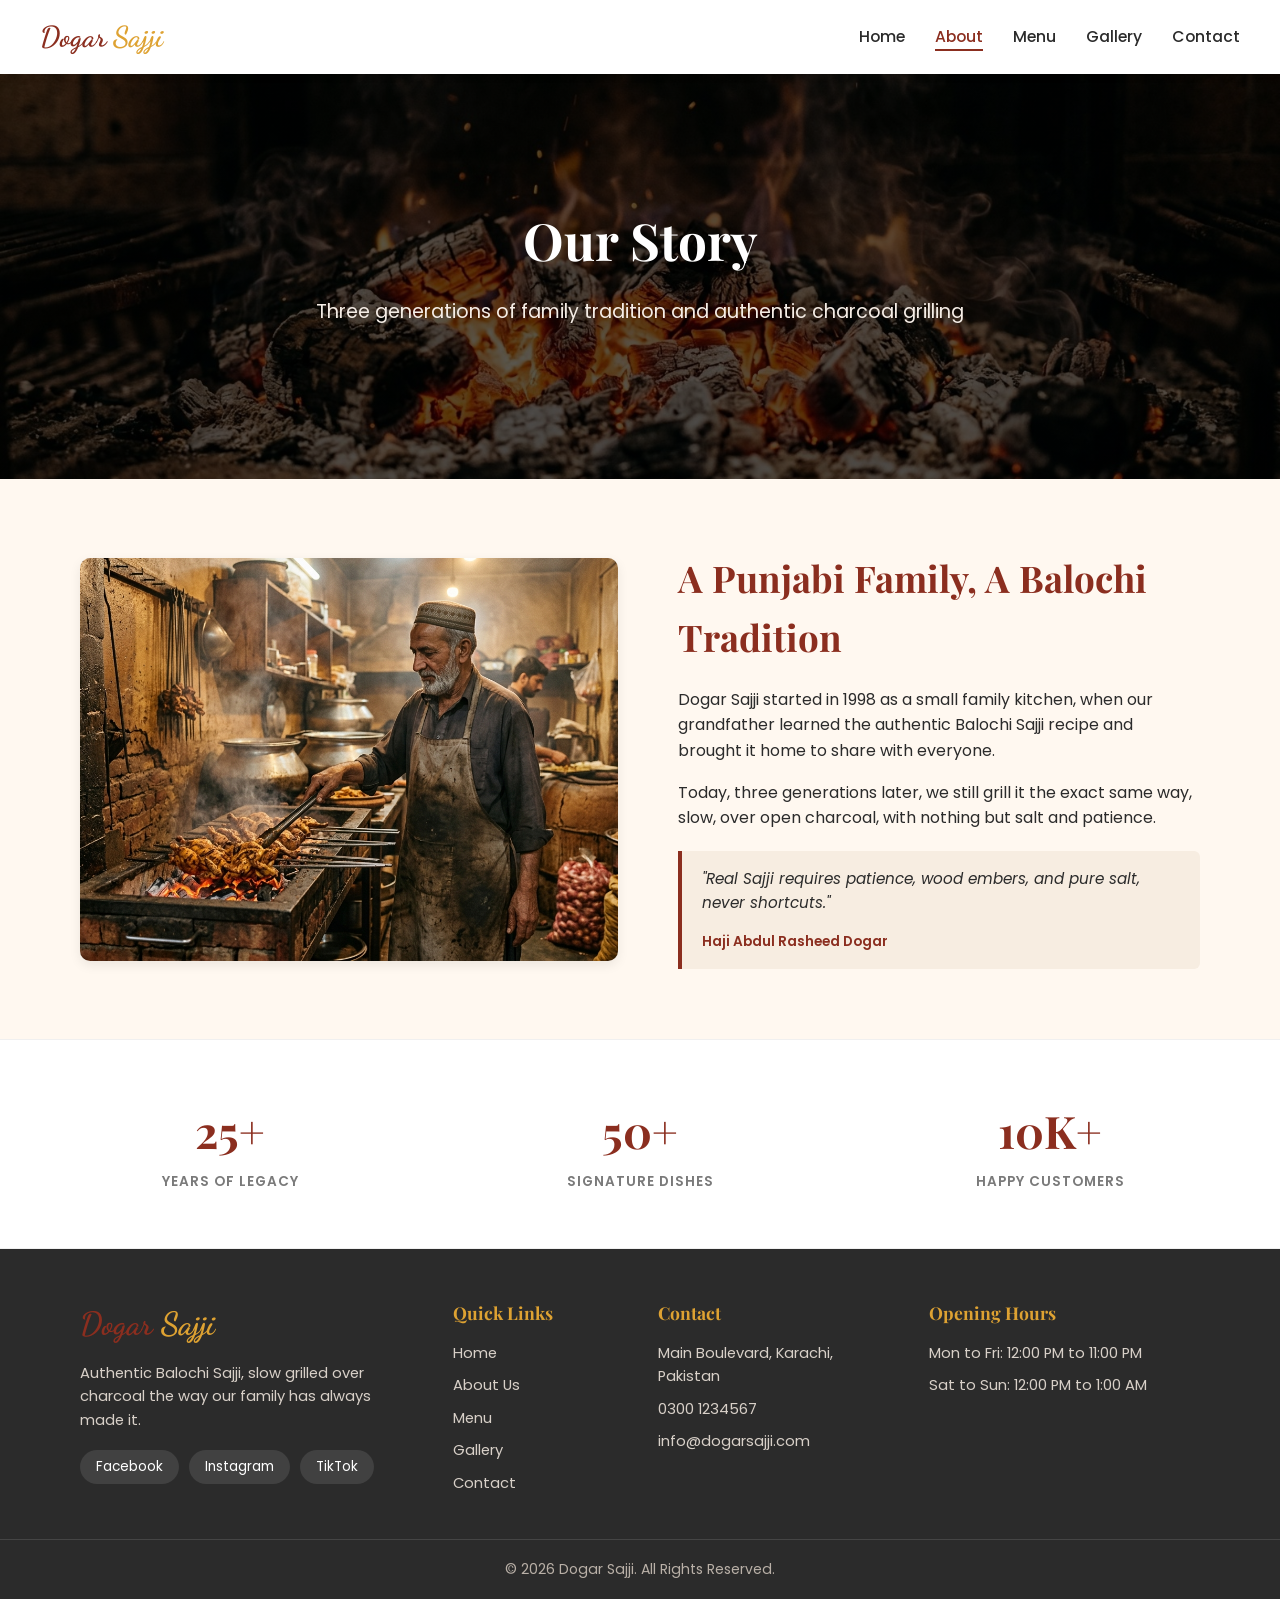
==== commit 496827f3: "refactor: simplify syntax, remove repeating code, and clean formatting" ====
--- a/about.html
+++ b/about.html
@@ -33,7 +33,7 @@
     <div class="nav-backdrop"></div>
 
     <main>
-      <section class="about-hero">
+      <section class="hero about-hero">
         <h1>Our Story</h1>
         <p>Three generations of family tradition and authentic charcoal grilling</p>
       </section>
@@ -48,12 +48,12 @@
             it home to share with everyone.
           </p>
           <p>
-            Today, three generations later, we still grill it the exact same way
-            — slow, over open charcoal, with nothing but salt and patience.
+            Today, three generations later, we still grill it the exact same way,
+            slow, over open charcoal, with nothing but salt and patience.
           </p>
           <aside class="founder-quote">
-            <p>"Real Sajji requires patience, wood embers, and pure salt — never shortcuts."</p>
-            <cite>— Haji Abdul Rasheed Dogar</cite>
+            <p>"Real Sajji requires patience, wood embers, and pure salt, never shortcuts."</p>
+            <cite>Haji Abdul Rasheed Dogar</cite>
           </aside>
         </div>
       </section>
@@ -104,7 +104,7 @@
           <h4>Contact</h4>
           <ul>
             <li>Main Boulevard, Karachi, Pakistan</li>
-            <li><a href="tel:03001234567">0300-1234567</a></li>
+            <li><a href="tel:03001234567">0300 1234567</a></li>
             <li><a href="mailto:info@dogarsajji.com">info@dogarsajji.com</a></li>
           </ul>
         </div>
@@ -112,8 +112,8 @@
         <div class="footer-col">
           <h4>Opening Hours</h4>
           <ul>
-            <li>Mon - Fri: 12:00 PM - 11:00 PM</li>
-            <li>Sat - Sun: 12:00 PM - 1:00 AM</li>
+            <li>Mon to Fri: 12:00 PM to 11:00 PM</li>
+            <li>Sat to Sun: 12:00 PM to 1:00 AM</li>
           </ul>
         </div>
       </div>
--- a/css/style.css
+++ b/css/style.css
@@ -1,10 +1,4 @@
-/* ==========================================================================
-   Dogar Sajji - Official Stylesheet
-   Web Technologies (Assignment 01)
-   HTML5, CSS3, Vanilla JavaScript
-   ========================================================================== */
-
-/* ---------- 1. Reset & Box Model ---------- */
+/* Reset and variables */
 * {
   margin: 0;
   padding: 0;
@@ -68,7 +62,7 @@
   outline-offset: 2px;
 }
 
-/* ---------- 2. Header and Navigation ---------- */
+/* Header and navigation */
 header {
   display: flex;
   justify-content: space-between;
@@ -121,7 +115,6 @@
   background-color: var(--primary-color);
 }
 
-/* Hamburger Button */
 .hamburger {
   display: none;
   background: none;
@@ -153,7 +146,6 @@
   transform: translateY(-8px) rotate(-45deg);
 }
 
-/* Mobile backdrop */
 .nav-backdrop {
   display: none;
   position: fixed;
@@ -166,7 +158,7 @@
   display: block;
 }
 
-/* ---------- 3. Buttons ---------- */
+/* Buttons */
 .btn {
   display: inline-block;
   background-color: var(--primary-color);
@@ -188,7 +180,7 @@
   box-shadow: 0 4px 12px rgba(222, 162, 50, 0.3);
 }
 
-/* ---------- 4. Section Headings ---------- */
+/* Section headings */
 .featured-menu h2,
 .testimonials h2 {
   font-family: var(--font-heading);
@@ -198,12 +190,8 @@
   text-align: center;
 }
 
-/* ---------- 5. Hero Sections (All Pages) ---------- */
-.hero,
-.about-hero,
-.menu-hero,
-.gallery-hero,
-.contact-hero {
+/* Hero */
+.hero {
   display: flex;
   flex-direction: column;
   justify-content: center;
@@ -214,56 +202,45 @@
   background-size: cover;
   background-position: center;
   background-repeat: no-repeat;
-}
-
-.hero {
+  min-height: 45vh;
+}
+
+.hero-home {
   min-height: 70vh;
   background-image: linear-gradient(rgba(0, 0, 0, 0.65), rgba(0, 0, 0, 0.65)), url("../images/hero-sajji.jpeg");
 }
 
 .about-hero {
-  min-height: 45vh;
   background-image: linear-gradient(rgba(0, 0, 0, 0.65), rgba(0, 0, 0, 0.65)), url("../images/about-hero-bg.jpeg");
 }
 
 .menu-hero {
-  min-height: 45vh;
   background-image: linear-gradient(rgba(0, 0, 0, 0.65), rgba(0, 0, 0, 0.65)), url("../images/menu-hero.jpg");
 }
 
 .gallery-hero {
-  min-height: 45vh;
   background-image: linear-gradient(rgba(0, 0, 0, 0.65), rgba(0, 0, 0, 0.65)), url("../images/gallery-hero.jpg");
 }
 
 .contact-hero {
-  min-height: 45vh;
   background-image: linear-gradient(rgba(0, 0, 0, 0.65), rgba(0, 0, 0, 0.65)), url("../images/contact-hero.jpg");
 }
 
-.hero h1,
-.about-hero h1,
-.menu-hero h1,
-.gallery-hero h1,
-.contact-hero h1 {
+.hero h1 {
   font-family: var(--font-heading);
   font-size: clamp(2rem, 5vw, 3.2rem);
   margin-bottom: 15px;
   text-shadow: 0 2px 8px rgba(0, 0, 0, 0.4);
 }
 
-.hero p,
-.about-hero p,
-.menu-hero p,
-.gallery-hero p,
-.contact-hero p {
+.hero p {
   font-size: clamp(1rem, 2.2vw, 1.2rem);
   max-width: 650px;
   margin-bottom: 25px;
   color: #f5ede6;
 }
 
-/* ---------- 6. Highlights (Home Page) ---------- */
+/* Highlights */
 .highlights {
   display: grid;
   grid-template-columns: repeat(4, 1fr);
@@ -300,7 +277,7 @@
   color: var(--muted);
 }
 
-/* ---------- 7. Menu Grid (Home & Menu Pages) ---------- */
+/* Menu */
 .featured-menu {
   padding: 50px var(--side-pad) 80px;
   text-align: center;
@@ -374,7 +351,7 @@
   font-family: var(--font-heading);
 }
 
-/* ---------- 8. Testimonials (Home Page) ---------- */
+/* Testimonials */
 .testimonials {
   padding: 60px var(--side-pad) 90px;
   background-color: var(--white);
@@ -424,7 +401,7 @@
   color: var(--muted);
 }
 
-/* ---------- 9. About Page ---------- */
+/* About */
 .about-content {
   display: flex;
   align-items: center;
@@ -508,7 +485,7 @@
   letter-spacing: 1px;
 }
 
-/* ---------- 10. Gallery Page (Slider & Modal) ---------- */
+/* Gallery */
 .slider {
   position: relative;
   overflow: hidden;
@@ -522,7 +499,6 @@
 .slider-track {
   display: flex;
   transition: transform 0.5s ease;
-  will-change: transform;
 }
 
 .slider-track img {
@@ -626,7 +602,7 @@
   opacity: 1;
 }
 
-/* Modal Pop-up (Assignment Requirement: Dynamic Content / Modal Pop-up) */
+/* Lightbox modal */
 .modal {
   display: none;
   position: fixed;
@@ -695,7 +671,7 @@
   background-color: var(--primary-color);
 }
 
-/* ---------- 11. Contact Page ---------- */
+/* Contact */
 .contact-section {
   display: flex;
   flex-wrap: wrap;
@@ -709,9 +685,6 @@
 .contact-info {
   flex: 1 1 320px;
   min-width: 0;
-}
-
-.contact-form {
   background-color: var(--white);
   padding: clamp(24px, 4vw, 36px);
   border-radius: var(--radius);
@@ -787,13 +760,6 @@
   display: block;
 }
 
-.contact-info {
-  background-color: var(--white);
-  padding: clamp(24px, 4vw, 36px);
-  border-radius: var(--radius);
-  box-shadow: var(--shadow);
-}
-
 .contact-info h3 {
   font-family: var(--font-heading);
   color: var(--primary-color);
@@ -853,7 +819,7 @@
   display: block;
 }
 
-/* ---------- 12. Footer ---------- */
+/* Footer */
 footer {
   background-color: var(--dark-text);
   color: var(--white);
@@ -929,7 +895,7 @@
   color: #b9b0a7;
 }
 
-/* ---------- 13. Responsive Media Queries ---------- */
+/* Responsive styles */
 @media (max-width: 1024px) {
   .highlights,
   .testimonial-grid {
@@ -977,10 +943,6 @@
     grid-template-columns: 1fr;
   }
 
-  .footer-container {
-    grid-template-columns: 1fr 1fr;
-  }
-
   .footer-brand,
   .footer-container > .footer-col:last-child {
     grid-column: 1 / -1;
@@ -1002,21 +964,11 @@
     --side-pad: 16px;
   }
 
-  .highlights {
-    grid-template-columns: 1fr;
-  }
-
-  .menu-grid {
-    grid-template-columns: 1fr;
-  }
-
-  .gallery-grid {
-    grid-template-columns: 1fr;
-  }
-
+  .highlights,
+  .menu-grid,
+  .gallery-grid,
   .footer-container {
     grid-template-columns: 1fr;
-    text-align: center;
   }
 
   .contact-section {
